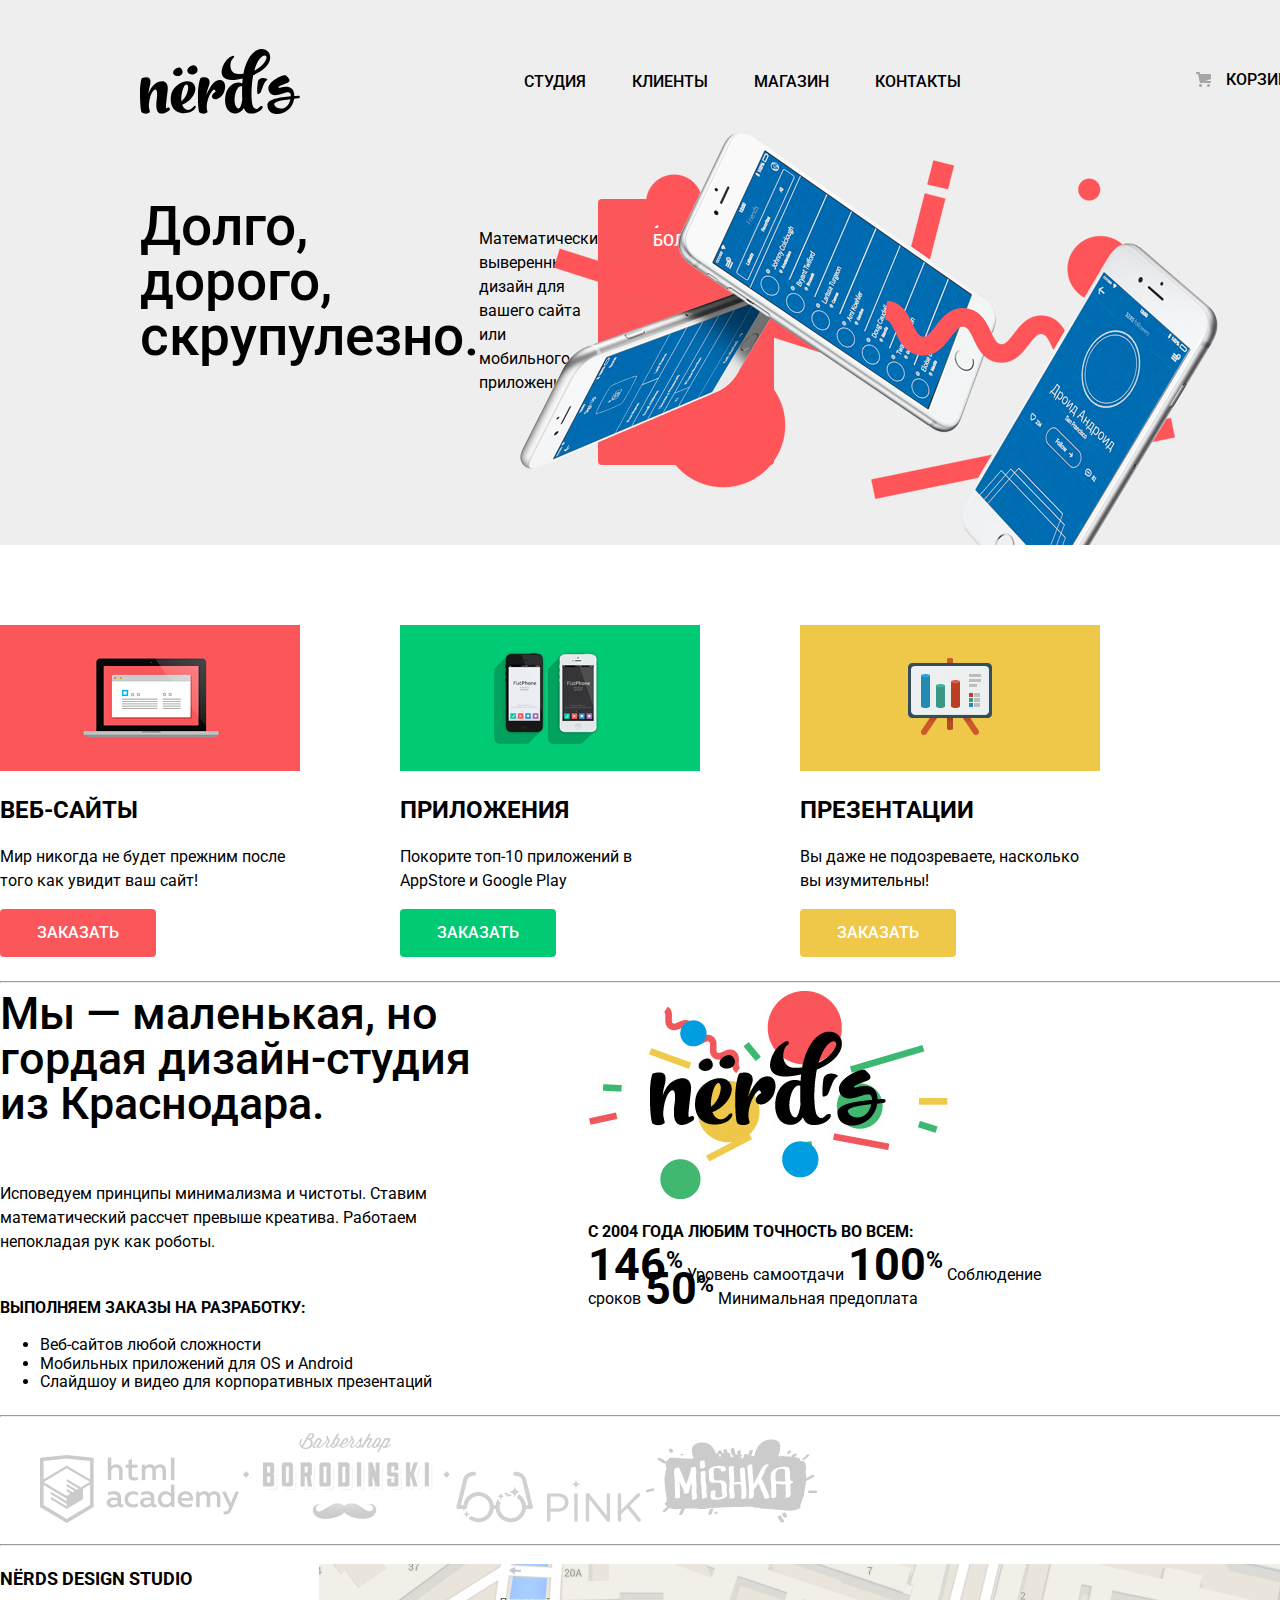
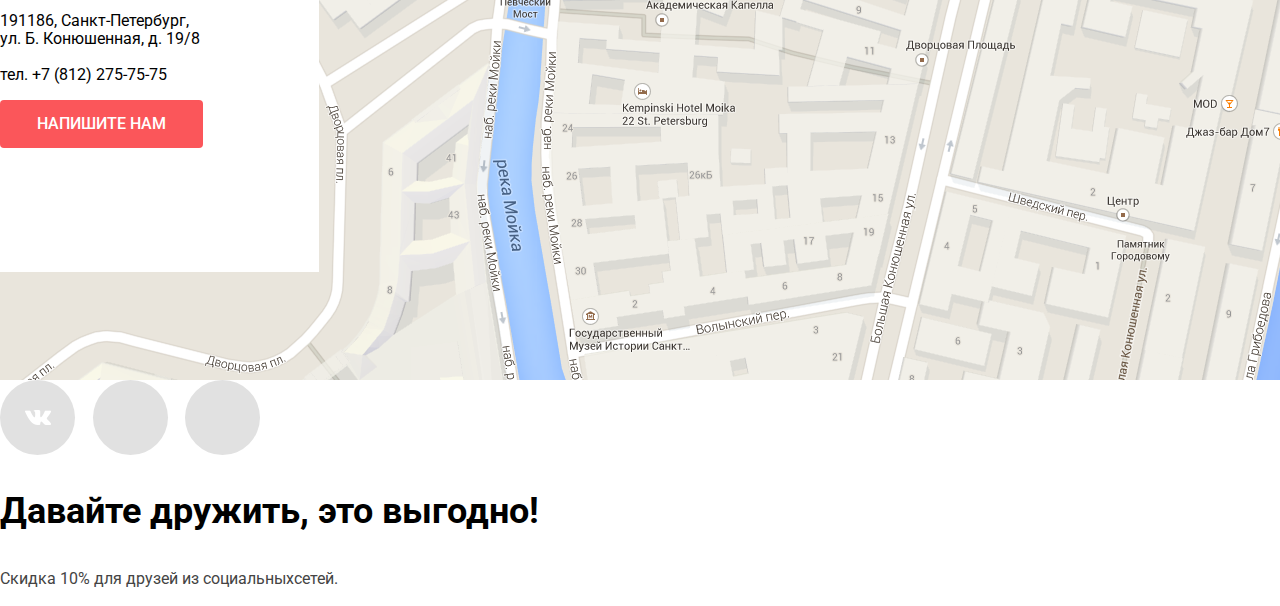
==== index.html @ ef74c4ad "ошибки" ====
<!DOCTYPE html>
<html lang="ru">
<head>
  <meta charset="utf-8">
  <link href="https://fonts.googleapis.com/css?family=Roboto:400,500,700&display=swap&subset=cyrillic-ext"
        rel="stylesheet">
  <link rel="stylesheet" href="css/normalize.css">
  <link rel="stylesheet" href="css/style.css">
  <title>HTML Academy: Нёрдс</title>
</head>
<body>

<header>
  <div class="head_up">
    <a href="index.html"><img src="img/nerds-logo.svg" class="nerds_logo" alt="Nerds" width="160" height="65"></a>
    <nav class="site_nav">
      <ul class="nav_list">
        <li class="nav_item"><a href="">Студия</a></li>
        <li class="nav_item"><a href="">Клиенты</a></li>
        <li class="nav_item"><a href="store.html">Магазин</a></li>
        <li class="nav_item"><a href="">Контакты</a></li>
      </ul>
    </nav>
    <!--КОРЗИНА<img src="img/basket-icon.png" alt="Корзина" class="basket_ico" width="15" height="15">-->
    <div class="cart nav_item">
      <img src="img/basket-icon.png" alt="Корзина" class="basket_ico" width="15" height="15">
      <a href="" class="cart_ico">Корзина</a>
    </div>
  </div>
  <!--СЛАЙДЕР-->
  <div class="head_bottom">
    <ul class="slider_list">
      <li class="slide1">
        <div class="slider_text_container">
          <p class="kontent_header">Долго, дорого, скрупулезно.</p>
          <p class="kontent_text">Математически выверенный дизайн для вашего
            сайта или мобильного приложения.</p>
          <a href="" class="slider_red_button">Узнать больше</a>
        </div>
        <img src="img/slide-picture.png" alt="Изображение1" width="698" height="413">
      </li>
      <li class="slide2 visually-hidden">
        <div class="slider_text_container2">
          <p class="kontent_header">Любим математику как никто другой</p>
          <p class="kontent_text">Никакого креатива, только
            математические формулы для расчета идеальных пропорций.</p>
          <a href="" class="slider_red_button">Узнать больше</a>
        </div>
        <img src="img/slide2.png" alt="Изображение2" width="663" height="430">
      </li>
      <li class="slide3 visually-hidden">
        <div class="slider_text_container3">
          <p class="kontent_header">Только ночь, только хардкор</p>
          <p class="kontent_text">Работать днем, как все?
            Мы против этого. Ближе к полуночи работа только начинается.</p>
          <a href="" class="slider_red_button">Узнать больше</a>
        </div>
        <img src="img/slide3.png" alt="Изображение3" width="759" height="411">
      </li>
    </ul>
  </div>
</header>
<main>
  <section class="product">
    <h1 class="visually-hidden">Дизайн-студия Nёrds</h1>
    <ul class="product_list">
      <li>
        <div>
          <img src="img/advantage-picture-red.png" alt="ВЕБ-САЙТЫ" width="300" height="146">
          <h2>Веб-сайты</h2>
          <p>Мир никогда не будет прежним после того как увидит ваш сайт!</p>
          <a href="" class="order_red_button">Заказать</a>
        </div>
      </li>
      <li>
        <div>
          <img src="img/advantage-picture-green.png" alt="ВЕБ-САЙТЫ" width="300" height="146">
          <h2>Приложения</h2>
          <p>Покорите топ-10 приложений в AppStore и Google Play</p>
          <a href="" class="order_green_button">Заказать</a>
        </div>
      </li>
      <li>
        <div>
          <img src="img/advantage-picture-yellow.png" alt="ВЕБ-САЙТЫ" width="300" height="146">
          <h2>Презентации</h2>
          <p>Вы даже не подозреваете, насколько вы изумительны!</p>
          <a href="" class="order_yellow_button">Заказать</a>
        </div>
      </li>
    </ul>
  </section>
  <hr>
  <!--О КОМПАНИИ (СЛЕВА)-->
  <section class="about">
    <div class="about_left">
      <h2 class="visually-hidden">О компании</h2>
      <p class="about_header">Мы — маленькая,
        но гордая дизайн-студия из Краснодара.</p>
      <p class="kontent_text">Исповедуем принципы минимализма и чистоты.
        Ставим математический рассчет превыше креатива.
        Работаем непокладая рук как роботы.</p>
      <p class="kontent_text_bold">Выполняем заказы на разработку:</p>
      <ul>
        <li>Веб-сайтов любой сложности</li>
        <li>Мобильных приложений для OS и Android</li>
        <li>Слайдшоу и видео для корпоративных презентаций</li>
      </ul>
    </div>
    <!--О КОМПАНИИ (СПРАВА), КАРТИНКА, СТАТИСТИКА-->
    <div class="about_right">
      <h2 class="visually-hidden">Статистика</h2>
      <img src="img/nerds-picture.png" alt="Nerds" width="360" height="208">
      <p class="kontent_text_bold">с 2004 года Любим точность во всем:</p>
      <ul class="about_stat">
        <li><span class="stat_number_bold">146<sup>%</sup></span>
          Уровень самоотдачи
        </li>
        <li><span class="stat_number_bold">100<sup>%</sup></span>
          Соблюдение сроков
        </li>
        <li><span class="stat_number_bold">50<sup>%</sup></span>
          Минимальная предоплата
        </li>
      </ul>
    </div>
  </section>
  <!--Партнёры (серые лого)-->
  <div class="logo_partners">
    <hr>
    <ul class="partners_list">
      <li>
        <a href="htmlacademy.ru">
          <img src="img/htmlacdemy-logo.png" alt="htmlacademy.ru" width="199" height="68">
        </a>
      </li>
      <li>
        <a href="">
          <img src="img/borodinsli-logo.png" alt="Borodinsky" width="209" height="90">
        </a>
      </li>
      <li>
        <a href="">
          <img src="img/pink-logo.png" alt="Pink" width="185" height="52">
        </a>
      </li>
      <li>
        <a href="">
          <img src="img/mishka-logo.png" alt="Mishka" width="173" height="84">
        </a>
      </li>
    </ul>
    <hr>
  </div>
</main>
<!--Карта фоном + форма для связи-->
<section class="map">
  <h2 class="visually-hidden">Обратная связь</h2>
  <div class="adress">
    <p class="contact_name">Nёrds design studio</p>
    <P class="contact_adress">191186, Санкт-Петербург,<br>
      ул. Б. Конюшенная, д. 19/8
      <br>
      <br>
      тел. +7 (812) 275-75-75</P>
    <button type="button" name="scribe" class="contact_red_button">напишите нам</button>
    <!--ФОРМА ОТПРАВКИ ПИСЬМА-->
    <div class="visually-hidden">
      <p>Напишите нам</p>
      <form action="" type="post">
        <label for="name">Ваше имя:</label><br>
        <input type="text" name="your_name" id="name" placeholder="Иван"><br>
        <label for="mail">Ваш e-mail:</label><br>
        <input type="text" name="your_mail" id="mail" placeholder="exemple@ya.ru"><br>
        <label for="message">Текст письма:</label><br>
        <textarea name="your_message" id="message" cols="" rows=""></textarea><br>
        <input type="submit" name="get" id="get_btn" value="ОТПРАВИТЬ">
      </form>
    </div>
  </div>
</section>

<!--FOOTER иконки соц.сети-->
<footer>
  <div class="social">
    <a href="" class="socisl_link_vk">
      <div class="social_list">
        <div class="vk"></div>
      </div>
    </a>
    <a href="" class="social_link_fb">
      <div class="social_list">
        <div class="fb"></div>
      </div>
    </a>
    <a href="" class="social_link_instagram">
      <div class="social_list">
        <div class="insta"></div>
      </div>
    </a>
  </div>
  <div class="footer_txt">
    <p class="footer_txt_header">Давайте дружить, это выгодно!</p>
    <p class="footer_txt_p">Скидка 10% для друзей из социальныхсетей.</p>
  </div>
</footer>
</body>
</html>
---- css/style.css ----
body {
  margin: 0;
  width: 1440px;
  color: black;
  font-family: Roboto, Arial sans-serif;
  background: white;
}

a {
  color: black;
  text-decoration: none;
  text-transform: uppercase;
}

h2 {
  text-transform: uppercase;
}

header {
  background: #eeeeee;
  padding: 0 140px;
}

.head_up {
  display: flex;
  width: 1160px;
  background-color: #eeeeee;
  font-weight: 500;
  line-height: 30px;
  font-size: 16px;
  color: black;
  justify-content: space-between;
}

.nerds_logo {
  display: flex;
  margin-top: 49px;
}

.site_nav {
  display: inline-flex;
  margin-top: 49px;
  align-items: center;
}

.nav_list {
  display: inline-flex;
  margin: 0;
  padding-left: 0;
  list-style: none;
  width: 438px;
  justify-content: space-between;
}

.nav_item a {
  font-weight: 500;
  line-height: 30px;
  font-size: 16px;
  text-transform: uppercase;
  color: black;
}

.nav_item a:hover,
.nav_item a:focus {
  color: #fb565a;
}

.nav_item a:active {
  font-weight: 500;
  line-height: 30px;
  font-size: 16px;
  color: rgba(0, 0, 0, 0.3);
}

.nav_active {
  font-weight: 500;
  line-height: 30px;
  font-size: 16px;
  text-transform: uppercase;
  color: black;
  border-bottom: 3px #fb565a solid;
}

.cart {
  display: flex;
  justify-content: flex-end;
  align-items: center;
  margin-top: 45px;
  width: 115px;
}

.basket_ico {
  margin-right: 15px;
}

.head_bottom {
  margin-top: 18px;
  display: flex;
  justify-content: flex-start;
  width: 1160px;
  background: #eeeeee;
}

.slider_text_container {
  display: flex;
  width: 380px;
  padding-top: 67px;
  padding-bottom: 80px;
}

.slider_text_container2 {
  display: flex;
  width: 515px;
  padding-top: 67px;
  padding-bottom: 80px;
}

.slider_text_container3 {
  display: flex;
  width: 408px;
  padding-top: 67px;
  padding-bottom: 80px;
}

.kontent_header {
  margin: 0;
  margin-bottom: 28px;
  font-size: 55px;
  font-weight: 500;
  line-height: 55px;
}

.kontent_text {
  margin-bottom: 42px;
}

.slider_list {
  margin: 0;
  padding-left: 0;
  width: 1160px;
  list-style: none;
}

.slide1 {
  display: flex;
}

.slide2 {
  display: flex;
}

.slide3 {
  display: flex;
}

.slide1 .kontent_text {
  width: 361px;
}

.slide2 .kontent_text {
  width: 402px;
}

.kontent_text {
  margin: 0;
  margin-bottom: 42px;
  padding-top: 28px;
}

.slide1 img {
  justify-self: flex-end;
  justify-items: flex-start;
}

/*PRODUCT*/

.product {
  display: flex;
  width: 1440px;
}

.product_list {
  display: flex;
  justify-content: space-between;
  list-style: none;
  margin-top: 80px;
  padding: 0;
  width: 1100px;
}

.product_list li {
  justify-items: start;
  width: 300px;
}

.about {
  display: flex;
  justify-content: space-between;
  width: 1069px;
}

.about_left {
  width: 45%;
}

.about_right {
  width: 45%;
}

/*СЛАЙДЕР*/

.kontent_text {
  color: black;
  font-size: 16px;
  line-height: 24px;
}

/* MAIN*/

.product_list h2 {
  font-size: 24px;
  line-height: 30px;
  font-weight: bold;
}

.product_list p {
  color: black;
  font-size: 16px;
  line-height: 24px;
}

/* О КОМПАНИИ*/

.kontent_text_bold {
  color: black;
  font-size: 16px;
  line-height: 24px;
  font-weight: bold;
  text-transform: uppercase;
}

.about_header {
  font-size: 45px;
  font-weight: 500;
  line-height: 45px;
  margin: 0;
  margin-bottom: 28px;
}

/*О КОМПАНИИ (СПРАВА), КАРТИНКА, СТАТИСТИКА*/

.about_stat {
  padding-left: 0;
}

.about_stat li {
  list-style: none;
  display: inline;
}

.stat_number_bold {
  font-size: 45px;
  line-height: 10px;
  font-weight: bold;
}

.stat_number_bold sup {
  font-size: 23px;
  line-height: 10px;
  font-weight: bold;
}

/*Партнёры (серые лого)*/

.partners_list li {
  list-style: none;
  display: inline;
}

.partners_list img {
  object-fit: contain;
  opacity: 0.2;
  filter: alpha(opacity=20);
}

.partners_list img:hover {
  object-fit: contain;
  opacity: 1;
  filter: alpha(opacity=100);
}

.partners_list img:focus {
  object-fit: contain;
  opacity: 1;
  filter: alpha(opacity=100);
}

.partners_list img:active {
  object-fit: contain;
  opacity: 0.1;
  filter: alpha(opacity=10);
}

/*Карта фоном + форма для связи*/

.contact_name {
  font-size: 18px;
  line-height: 30px;
  font-weight: bold;
  text-transform: uppercase;
}

.contact_adress {
  font-size: 16px;
  line-height: 18px;
  font-weight: normal;
}

.map {
  width: 1440px;
  height: 416px;
  background: url(../img/2.png) thistle;
}

.adress {
  width: 319px;
  height: 308px;
  background: white;
}

/*FOOTER*/

.social {
  display: flex;
  width: 260px;
  justify-content: space-between;
}

.social_list {
  width: 75px;
  height: 75px;
  background-color: #e1e1e1;
  border-radius: 50%;
}

.social_list:hover,
.social_list:focus {
  background-color: #e74246;
}

.social_list:active {
  background-color: #d7373b;
}

.fb {
  width: 75px;
  height: 75px;
  background: url("../img/fb-icon.PNG");
  background-repeat: no-repeat;
  background-position: center;
}

.fb:active {
  opacity: 0.3;
}

.vk {
  width: 75px;
  height: 75px;
  background-image: url("../img/vk-icon.png");
  background-repeat: no-repeat;
  background-position: center;
}

.vk:active {
  opacity: 0.3;
}

.insta {
  width: 75px;
  height: 75px;
  background-image: url("../img/fb-icon.PNG");
  background-repeat: no-repeat;
  background-position: center;
}

.insta:active {
  opacity: 0.3;
}

.footer_txt_header {
  font-size: 36px;
  font-weight: bold;
}

.footer_txt_p {
  font-size: 16px;
  line-height: 22px;
  font-weight: normal;
  color: #444444;
}

/*========================
|        КНОПКИ          |
|=========================
*/
/*Слайдер КНОПКА1*/
.slider_red_button {
  color: white;
  font-size: 16px;
  font-weight: 500;
  line-height: 18px;
  background-color: #fb565a;
  padding: 15px 55px;
  border-radius: 4px;
  margin: 0;
  outline: none;
  text-decoration: none; /* убирать подчёркивание у ссылок */
  user-select: none;
}

.slider_red_button:hover,
.slider_red_button:focus {
  background-color: #e74246;
}

/*Заказать красная1*/
.order_red_button {
  display: inline-block;
  color: white;
  font-size: 16px;
  font-weight: 500;
  line-height: 18px;
  background-color: #fb565a;
  padding: 15px 37px;
  border-radius: 4px;
  margin: 0;
  outline: none;
  text-decoration: none;
  user-select: none;
}

.order_red_button:hover,
.order_red_button:focus {
  background-color: #e74246;
}

.order_red_button:active {
  color: rgba(255, 255, 255, 0.3);
  background-color: #d7373b;
}

/*Заказать зелёная1*/

.order_green_button {
  display: inline-block;
  color: white;
  font-size: 16px;
  font-weight: 500;
  line-height: 18px;
  background-color: #00ca74;
  padding: 15px 37px;
  border-radius: 4px;
  margin: 0;
  outline: none;
  text-decoration: none;
  user-select: none;
}

.order_green_button:hover,
.order_green_button:focus {
  background-color: #00bc6c;
}

.order_green_button:active {
  color: rgba(255, 255, 255, 0.3);
  background-color: #00aa62;
}

/*Заказать жёлтая1*/

.order_yellow_button {
  color: white;
  font-size: 16px;
  font-weight: 500;
  line-height: 18px;
  background-color: #efc84a;
  padding: 15px 37px;
  border-radius: 4px;
  margin: 0;
  outline: none;
  text-decoration: none;
  user-select: none;
  display: inline-block;
}

.order_yellow_button:hover,
.order_yellow_button:focus {
  background-color: #eab534;
}

.order_yellow_button:active {
  color: rgba(255, 255, 255, 0.3);
  background-color: #e5a722;
}

/*Кнопка НАПИШИТЕ НАМ*/

.contact_red_button {
  color: white;
  font-size: 16px;
  font-weight: 500;
  line-height: 18px;
  text-transform: uppercase;
  background-color: #fb565a;
  padding: 15px 37px;
  border-radius: 4px;
  border: 0;
  margin: 0;
  outline: none;
  text-decoration: none;
  user-select: none;
  display: inline-block;
}

.contact_red_button:hover,
.contact_red_button:focus {
  background-color: #e74246;
}

.contact_red_button:active {
  color: rgba(255, 255, 255, 0.3);
  background-color: #e74246;
}

/*=========================================================
=========STORE===========================================*/

/*Кнопка ЦЕНА*/

.kvast,
.aplus,
.mishka,
.barber,
.pinkapp,
.sedona {
  width: 200px;
  height: 50px;
  color: white;
  font-size: 16px;
  font-weight: 500;
  line-height: 18px;
  background-color: #fb565a;
  border-radius: 4px;
  border: 0;
  margin: 0;
  outline: none;
  text-decoration: none;
  user-select: none;
  display: inline-block;
}

.kvast:hover,
.aplus:hover,
.mishka:hover,
.barber:hover,
.pinkapp:hover,
.sedona:hover,
.kvast:focus,
.aplus:focus,
.mishka:focus,
.barber:focus,
.pinkapp:focus,
.sedona:focus {
  background-color: #e74246;
}

.kvast:active,
.aplus:active,
.mishka:active,
.barber:active,
.pinkapp:active,
.sedona:active {
  color: rgba(255, 255, 255, 0.3);
  background-color: #e74246;
}

/*СТРАНИЦА МАГАЗИНА*/

.parametrs {
  padding: 0 144px;
}

.presets_txt {
  text-align: center;
  background-color: #eeeeee;
}

.presets_txt h1 {
  font-weight: 500;
  font-size: 55px;
  line-height: 55px;
  padding-top: 82px;
  padding-bottom: 116px;
  margin: 0;
}

.parametrs p {
  font-weight: bold;
  font-size: 18px;
  line-height: 30px;
  text-transform: uppercase;
}

.prod_name {
  font-size: 18px;
  line-height: 30px;
  font-weight: bold;
  text-transform: uppercase;
  text-align: center;
}

.prod_description {
  font-size: 16px;
  line-height: 18px;
  text-align: center;
  color: #666666;
}

.search_bttn {
  width: 260px;
  height: 50px;
  background: #eeeeee;
  border: 0;
  color: black;
  font-size: 17px;
  line-height: 18px;
  font-weight: bold;
  border-radius: 3px;
}

.search_bttn:hover,
.search_bttn:focus {
  width: 260px;
  height: 50px;
  background: #dfdfdf;
  border: 0;
  color: black;
  font-size: 17px;
  line-height: 18px;
  font-weight: bold;
  border-radius: 3px;
}

.search_bttn:active {
  width: 260px;
  height: 50px;
  background: #d5d5d5;
  border: 0;
  color: rgba(0, 0, 0, 0.3);
  font-size: 17px;
  line-height: 18px;
  font-weight: bold;
  border-top: 3px solid rgba(0, 0, 0, 0.3);
  border-radius: 3px;
}

.visually-hidden {
  position: absolute;
  clip: rect(0 0 0 0);
  width: 1px;
  height: 1px;
  margin: -1px;
}
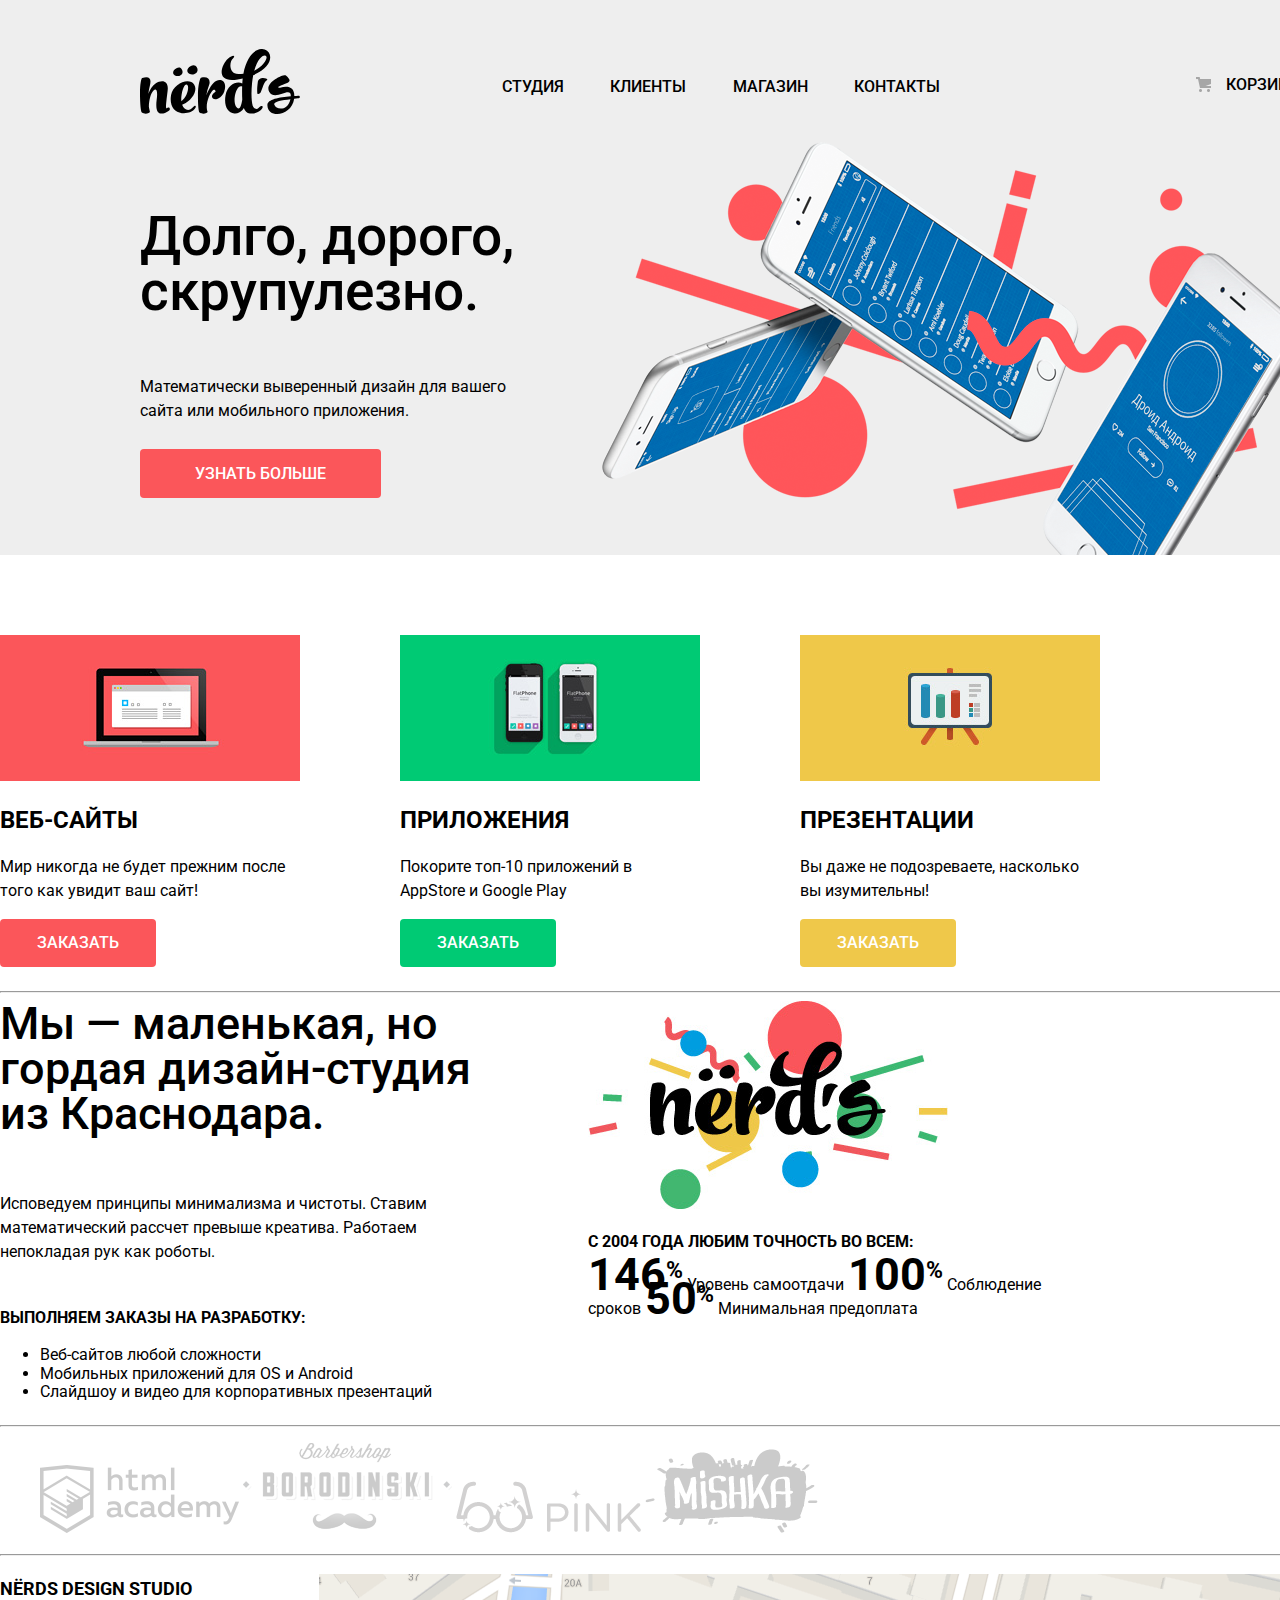
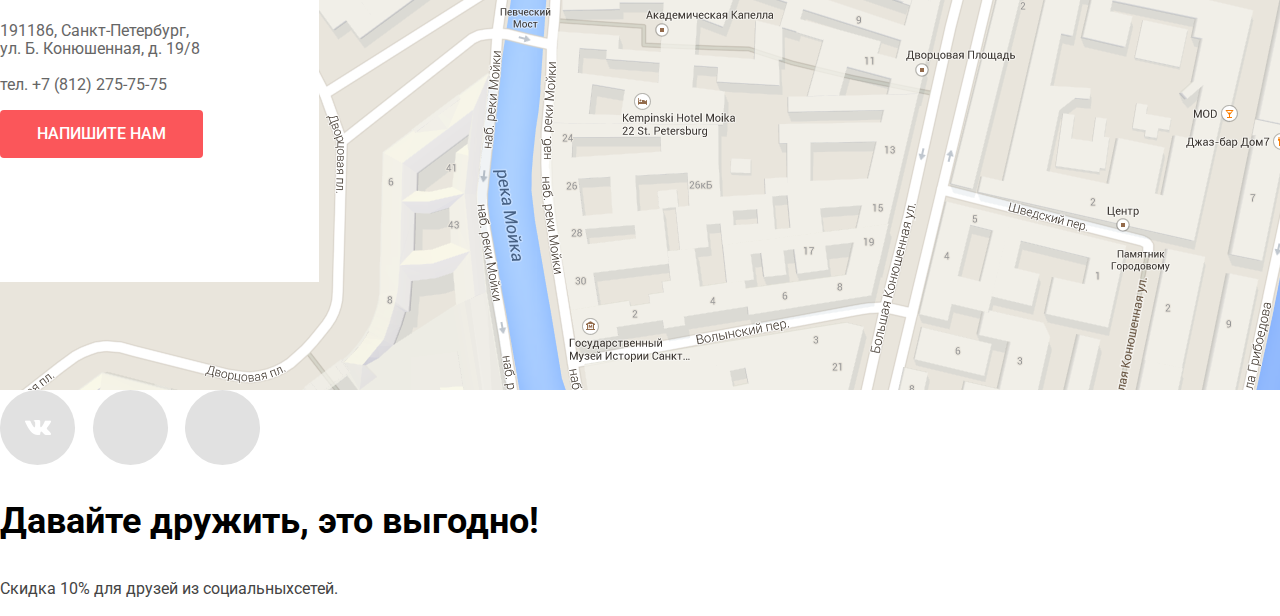
==== commit 1f0f512b: "базовая стилизация" ====
--- a/index.html
+++ b/index.html
@@ -9,7 +9,6 @@
   <title>HTML Academy: Нёрдс</title>
 </head>
 <body>
-
 <header>
   <div class="head_up">
     <a href="index.html"><img src="img/nerds-logo.svg" class="nerds_logo" alt="Nerds" width="160" height="65"></a>
@@ -27,7 +26,6 @@
       <a href="" class="cart_ico">Корзина</a>
     </div>
   </div>
-  <!--СЛАЙДЕР-->
   <div class="head_bottom">
     <ul class="slider_list">
       <li class="slide1">
--- a/css/style.css
+++ b/css/style.css
@@ -30,17 +30,18 @@
   line-height: 30px;
   font-size: 16px;
   color: black;
-  justify-content: space-between;
 }
 
 .nerds_logo {
-  display: flex;
+  display: inline;
   margin-top: 49px;
+  padding-right: 202px;
 }
 
 .site_nav {
   display: inline-flex;
   margin-top: 49px;
+  margin-right: 245px;
   align-items: center;
 }
 
@@ -103,10 +104,10 @@
 }
 
 .slider_text_container {
-  display: flex;
+  display: inline-block;
+  justify-content: start;
   width: 380px;
   padding-top: 67px;
-  padding-bottom: 80px;
 }
 
 .slider_text_container2 {
@@ -124,8 +125,7 @@
 }
 
 .kontent_header {
-  margin: 0;
-  margin-bottom: 28px;
+  margin: 0 0 28px;
   font-size: 55px;
   font-weight: 500;
   line-height: 55px;
@@ -144,6 +144,7 @@
 
 .slide1 {
   display: flex;
+  justify-content: space-between;
 }
 
 .slide2 {
@@ -152,10 +153,6 @@
 
 .slide3 {
   display: flex;
-}
-
-.slide1 .kontent_text {
-  width: 361px;
 }
 
 .slide2 .kontent_text {
@@ -163,8 +160,7 @@
 }
 
 .kontent_text {
-  margin: 0;
-  margin-bottom: 42px;
+  margin: 0 0 42px;
   padding-top: 28px;
 }
 
@@ -244,8 +240,7 @@
   font-size: 45px;
   font-weight: 500;
   line-height: 45px;
-  margin: 0;
-  margin-bottom: 28px;
+  margin: 0 0 28px;
 }
 
 /*О КОМПАНИИ (СПРАВА), КАРТИНКА, СТАТИСТИКА*/
@@ -315,6 +310,7 @@
   font-size: 16px;
   line-height: 18px;
   font-weight: normal;
+  color: #666666;
 }
 
 .map {
@@ -356,9 +352,7 @@
 .fb {
   width: 75px;
   height: 75px;
-  background: url("../img/fb-icon.PNG");
-  background-repeat: no-repeat;
-  background-position: center;
+  background: url("../img/fb-icon.PNG") no-repeat center;
 }
 
 .fb:active {
@@ -613,6 +607,13 @@
   text-transform: uppercase;
 }
 
+.parametrs label {
+  font-size: 16px;
+  font-weight: normal;
+  line-height: 20px;
+  color: #283136;
+}
+
 .prod_name {
   font-size: 18px;
   line-height: 30px;
@@ -634,9 +635,9 @@
   background: #eeeeee;
   border: 0;
   color: black;
-  font-size: 17px;
-  line-height: 18px;
-  font-weight: bold;
+  font-size: 16px;
+  line-height: 18px;
+  font-weight: 500;
   border-radius: 3px;
 }
 
@@ -647,9 +648,9 @@
   background: #dfdfdf;
   border: 0;
   color: black;
-  font-size: 17px;
-  line-height: 18px;
-  font-weight: bold;
+  font-size: 16px;
+  line-height: 18px;
+  font-weight: 500;
   border-radius: 3px;
 }
 
@@ -659,11 +660,30 @@
   background: #d5d5d5;
   border: 0;
   color: rgba(0, 0, 0, 0.3);
-  font-size: 17px;
-  line-height: 18px;
-  font-weight: bold;
+  font-size: 16px;
+  line-height: 18px;
+  font-weight: 500;
   border-top: 3px solid rgba(0, 0, 0, 0.3);
   border-radius: 3px;
+}
+
+.sort_txt {
+  font-weight: bold;
+  font-size: 18px;
+  line-height: 30px;
+  text-transform: uppercase;
+}
+
+.sort_no_active {
+  opacity: 0.3;
+}
+
+.sort_form a {
+  text-decoration: none;
+  font-size: 14px;
+  font-weight: normal;
+  line-height: 18px;
+  color: black;
 }
 
 .visually-hidden {
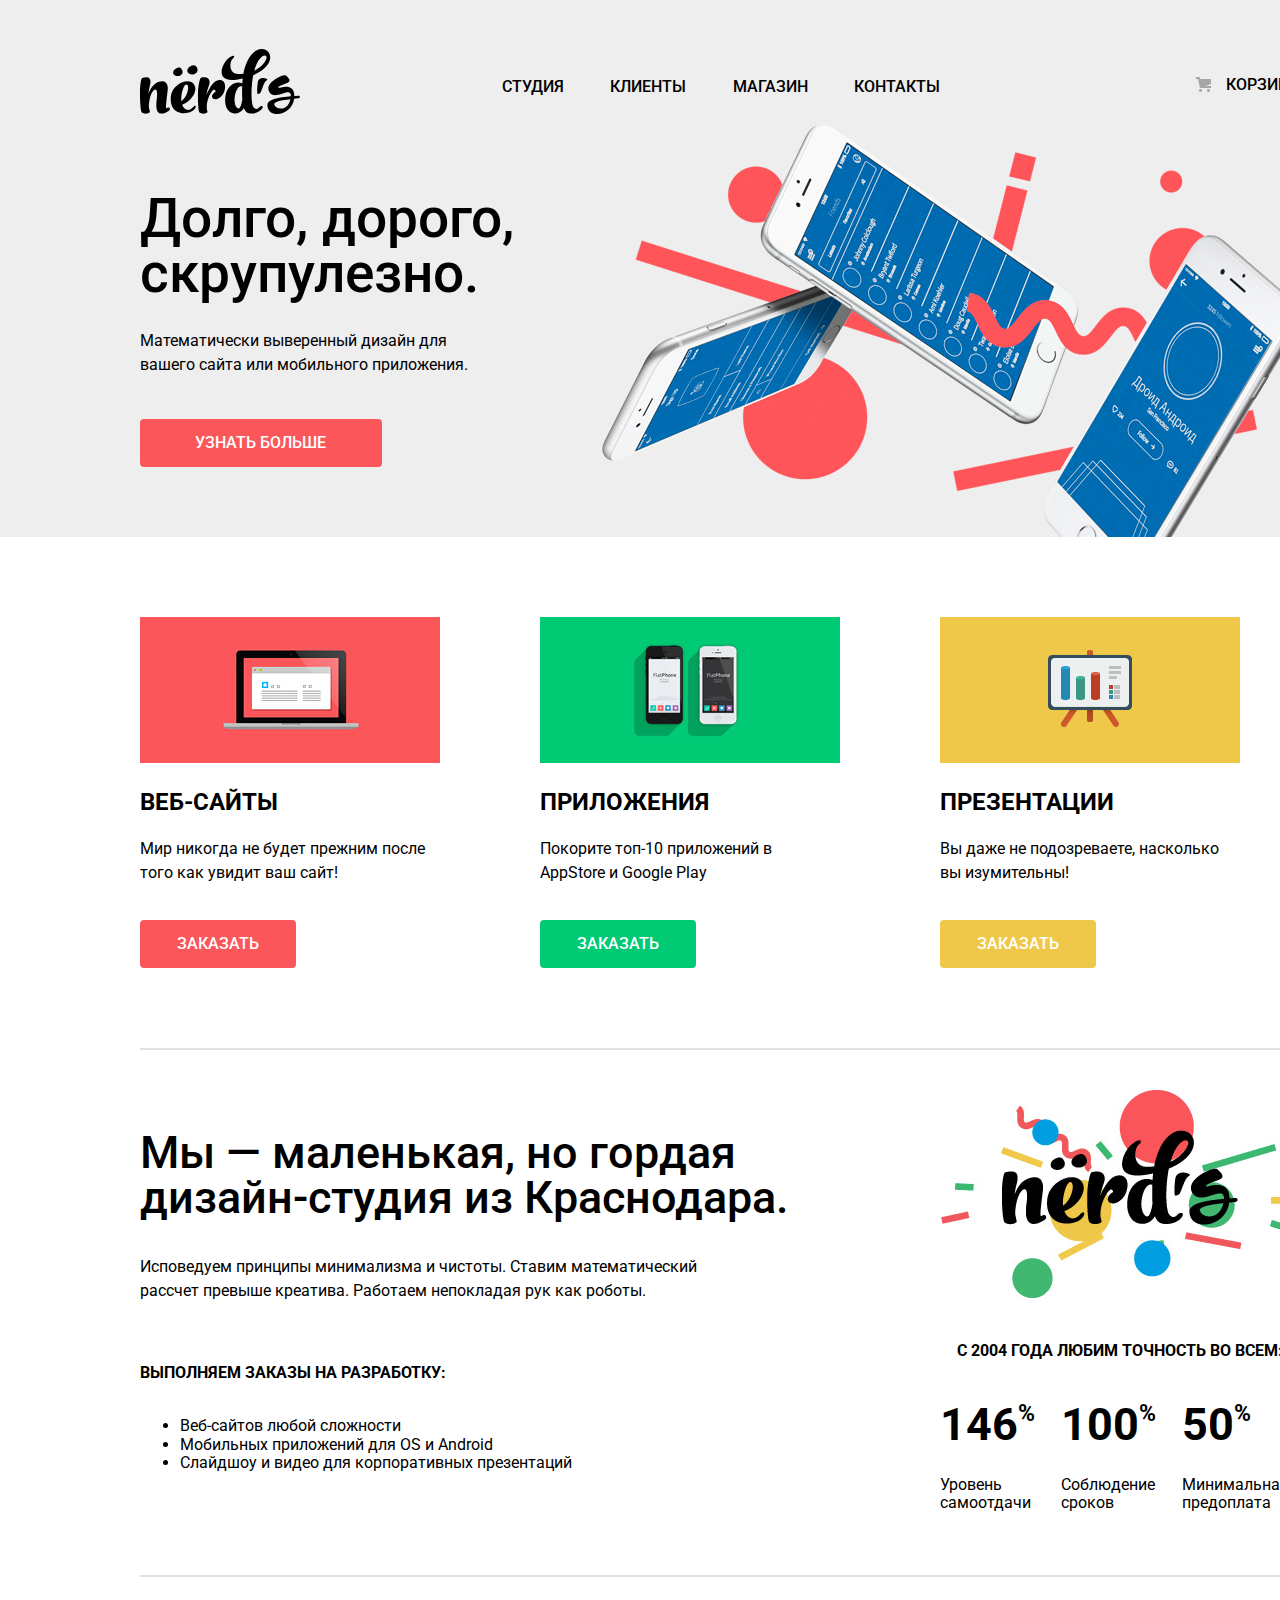
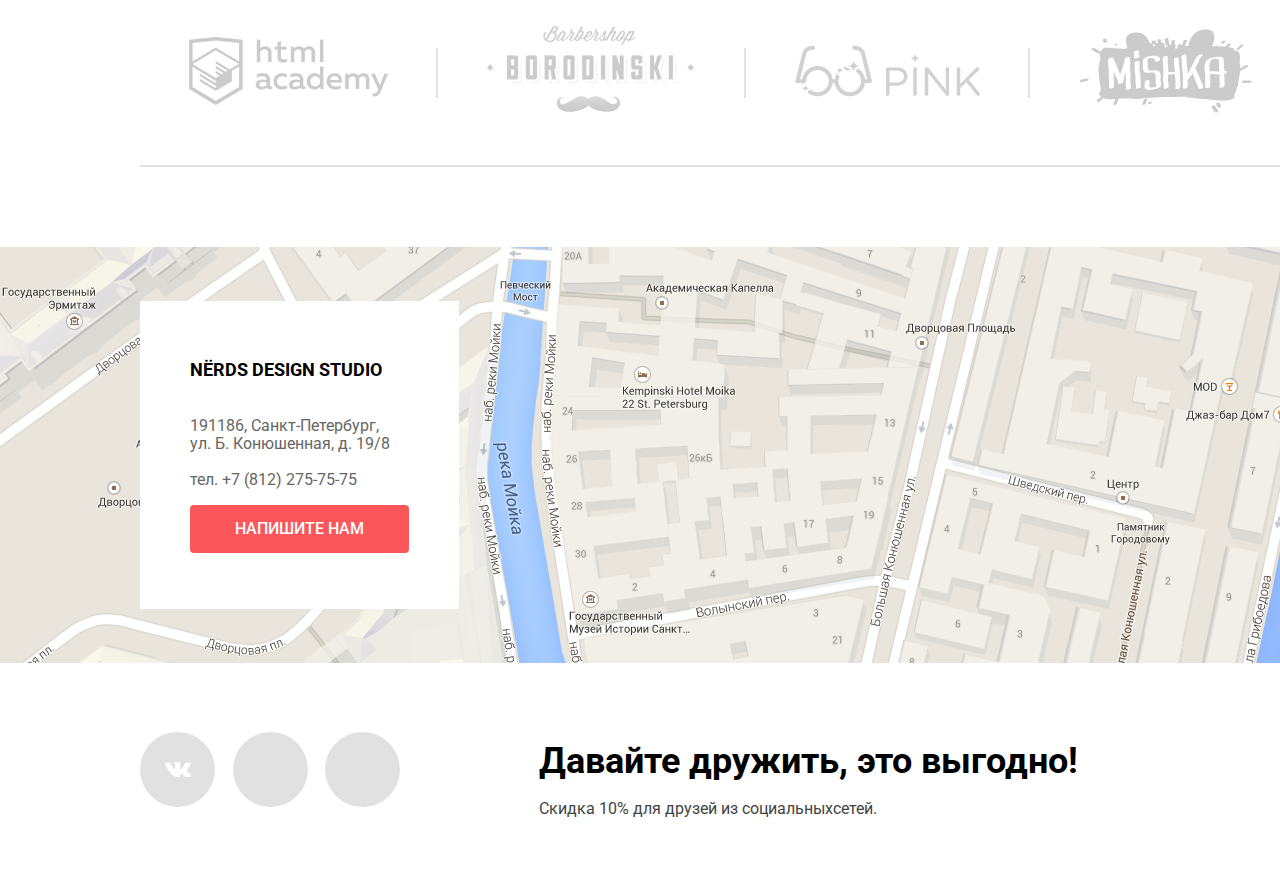
==== commit a77ede22: "сетка" ====
--- a/index.html
+++ b/index.html
@@ -87,15 +87,16 @@
         </div>
       </li>
     </ul>
+    <hr class="border">
   </section>
-  <hr>
+
   <!--О КОМПАНИИ (СЛЕВА)-->
   <section class="about">
     <div class="about_left">
       <h2 class="visually-hidden">О компании</h2>
       <p class="about_header">Мы — маленькая,
         но гордая дизайн-студия из Краснодара.</p>
-      <p class="kontent_text">Исповедуем принципы минимализма и чистоты.
+      <p class="about_kontent_text">Исповедуем принципы минимализма и чистоты.
         Ставим математический рассчет превыше креатива.
         Работаем непокладая рук как роботы.</p>
       <p class="kontent_text_bold">Выполняем заказы на разработку:</p>
@@ -109,46 +110,50 @@
     <div class="about_right">
       <h2 class="visually-hidden">Статистика</h2>
       <img src="img/nerds-picture.png" alt="Nerds" width="360" height="208">
-      <p class="kontent_text_bold">с 2004 года Любим точность во всем:</p>
+      <p class="kontent_text_bold_center">с 2004 года Любим точность во всем:</p>
       <ul class="about_stat">
-        <li><span class="stat_number_bold">146<sup>%</sup></span>
+        <li><span class="stat_number_bold">146<sup>%</sup></span><br>
           Уровень самоотдачи
         </li>
-        <li><span class="stat_number_bold">100<sup>%</sup></span>
+        <li><span class="stat_number_bold">100<sup>%</sup></span><br>
           Соблюдение сроков
         </li>
-        <li><span class="stat_number_bold">50<sup>%</sup></span>
+        <li><span class="stat_number_bold">50<sup>%</sup></span><br>
           Минимальная предоплата
         </li>
       </ul>
     </div>
   </section>
+
   <!--Партнёры (серые лого)-->
   <div class="logo_partners">
-    <hr>
+    <hr class="border">
     <ul class="partners_list">
       <li>
         <a href="htmlacademy.ru">
           <img src="img/htmlacdemy-logo.png" alt="htmlacademy.ru" width="199" height="68">
         </a>
       </li>
+      <hr>
       <li>
         <a href="">
           <img src="img/borodinsli-logo.png" alt="Borodinsky" width="209" height="90">
         </a>
       </li>
+      <hr>
       <li>
         <a href="">
           <img src="img/pink-logo.png" alt="Pink" width="185" height="52">
         </a>
       </li>
+      <hr>
       <li>
         <a href="">
           <img src="img/mishka-logo.png" alt="Mishka" width="173" height="84">
         </a>
       </li>
     </ul>
-    <hr>
+    <hr class="border">
   </div>
 </main>
 <!--Карта фоном + форма для связи-->
@@ -180,6 +185,7 @@
 
 <!--FOOTER иконки соц.сети-->
 <footer>
+  <div class="footer_kontent">
   <div class="social">
     <a href="" class="socisl_link_vk">
       <div class="social_list">
@@ -201,6 +207,7 @@
     <p class="footer_txt_header">Давайте дружить, это выгодно!</p>
     <p class="footer_txt_p">Скидка 10% для друзей из социальныхсетей.</p>
   </div>
+  </div>
 </footer>
 </body>
 </html>
--- a/css/style.css
+++ b/css/style.css
@@ -19,12 +19,13 @@
 
 header {
   background: #eeeeee;
-  padding: 0 140px;
+
 }
 
 .head_up {
   display: flex;
   width: 1160px;
+  margin: 0 auto;
   background-color: #eeeeee;
   font-weight: 500;
   line-height: 30px;
@@ -35,7 +36,7 @@
 .nerds_logo {
   display: inline;
   margin-top: 49px;
-  padding-right: 202px;
+  margin-right: 202px;
 }
 
 .site_nav {
@@ -96,15 +97,18 @@
 }
 
 .head_bottom {
-  margin-top: 18px;
   display: flex;
   justify-content: flex-start;
   width: 1160px;
+  min-height: 413px;
+  margin-left: auto;
+  margin-right: auto;
   background: #eeeeee;
 }
 
 .slider_text_container {
-  display: inline-block;
+  display: inline-flex;
+  flex-direction: column;
   justify-content: start;
   width: 380px;
   padding-top: 67px;
@@ -120,7 +124,6 @@
 .slider_text_container3 {
   display: flex;
   width: 408px;
-  padding-top: 67px;
   padding-bottom: 80px;
 }
 
@@ -132,7 +135,12 @@
 }
 
 .kontent_text {
+  margin-top: 0;
   margin-bottom: 42px;
+  width: 361px;
+  color: black;
+  font-size: 16px;
+  line-height: 24px;
 }
 
 .slider_list {
@@ -159,21 +167,20 @@
   width: 402px;
 }
 
-.kontent_text {
-  margin: 0 0 42px;
-  padding-top: 28px;
-}
-
 .slide1 img {
-  justify-self: flex-end;
-  justify-items: flex-start;
+  display: inline-flex;
 }
 
 /*PRODUCT*/
 
 .product {
   display: flex;
-  width: 1440px;
+  flex-direction: column;
+  width: 1160px;
+  min-height: 507px;
+  margin-left: auto;
+  margin-right: auto;
+
 }
 
 .product_list {
@@ -181,8 +188,16 @@
   justify-content: space-between;
   list-style: none;
   margin-top: 80px;
+  margin-bottom: 80px;
   padding: 0;
   width: 1100px;
+}
+
+.product_list p {
+  margin-bottom: 35px;
+  color: black;
+  font-size: 16px;
+  line-height: 24px;
 }
 
 .product_list li {
@@ -190,44 +205,53 @@
   width: 300px;
 }
 
-.about {
-  display: flex;
-  justify-content: space-between;
-  width: 1069px;
-}
-
-.about_left {
-  width: 45%;
-}
-
-.about_right {
-  width: 45%;
-}
-
-/*СЛАЙДЕР*/
-
-.kontent_text {
-  color: black;
-  font-size: 16px;
-  line-height: 24px;
-}
-
-/* MAIN*/
-
 .product_list h2 {
   font-size: 24px;
   line-height: 30px;
   font-weight: bold;
 }
 
-.product_list p {
+.about {
+  display: flex;
+  justify-content: space-between;
+  width: 1160px;
+  min-height: 525px;
+  margin-right: auto;
+  margin-left: auto;
+}
+
+.about_left {
+  display: flex;
+  flex-direction: column;
+  align-self: baseline;
+  justify-self: flex-start;
+  text-align: left;
+  padding-top: 80px;
+}
+
+.about_right {
+  display: flex;
+  width: 360px;
+  justify-self: flex-end;
+  flex-direction: column;
+  padding-top: 40px;
+}
+
+.about_right img {
+  display: inline-flex;
+  margin-bottom: 25px;
+}
+
+/* О КОМПАНИИ*/
+
+.about_kontent_text {
+  margin-top: 0;
+  margin-bottom: 42px;
+  width: 616px;
   color: black;
   font-size: 16px;
   line-height: 24px;
 }
-
-/* О КОМПАНИИ*/
-
 .kontent_text_bold {
   color: black;
   font-size: 16px;
@@ -237,24 +261,30 @@
 }
 
 .about_header {
+  width: 650px;
   font-size: 45px;
   font-weight: 500;
   line-height: 45px;
-  margin: 0 0 28px;
+  margin: 0 0 35px;
 }
 
 /*О КОМПАНИИ (СПРАВА), КАРТИНКА, СТАТИСТИКА*/
 
 .about_stat {
+  display: inline-flex;
   padding-left: 0;
+  justify-content: space-around;
 }
 
 .about_stat li {
+  display: flex;
   list-style: none;
-  display: inline;
+  flex-direction: column;
+  margin-right: 26px;
 }
 
 .stat_number_bold {
+  display: inline-flex;
   font-size: 45px;
   line-height: 10px;
   font-weight: bold;
@@ -264,16 +294,69 @@
   font-size: 23px;
   line-height: 10px;
   font-weight: bold;
+  margin-bottom: 27px;
+}
+
+.kontent_text_bold_center {
+  color: black;
+  font-size: 16px;
+  line-height: 24px;
+  font-weight: bold;
+  text-transform: uppercase;
+  text-align: center;
+  margin-bottom: 41px;
 }
 
 /*Партнёры (серые лого)*/
+
+.logo_partners {
+  display: flex;
+  flex-direction: column;
+  width: 1160px;
+  margin-right: auto;
+  margin-left: auto;
+  margin-bottom: 80px;
+}
+
+.border {
+  width: 1160px;
+  height: 2px;
+  background: #e1e1e1;
+  border-color: white;
+  border-style: none;
+  margin: 0;
+}
+
+.partners_list{
+  display: flex;
+  width: 1160px;
+  margin-top: 49px;
+  margin-bottom: 44px;
+  flex-direction: row;
+  justify-content: space-evenly;
+  align-content: center;
+  padding-left: 0;
+}
+
+.partners_list hr {
+  margin: 0;
+  display: inline-flex;
+  align-self: center;
+  height: 50px;
+  width: 2px;
+  border-style: none;
+  background: #e1e1e1;
+}
 
 .partners_list li {
   list-style: none;
-  display: inline;
+  display: inline-flex;
+  justify-content: space-evenly;
+  align-self: center;
 }
 
 .partners_list img {
+  vertical-align: center;
   object-fit: contain;
   opacity: 0.2;
   filter: alpha(opacity=20);
@@ -304,6 +387,8 @@
   line-height: 30px;
   font-weight: bold;
   text-transform: uppercase;
+  margin-top: 0;
+  margin-bottom: 32px;
 }
 
 .contact_adress {
@@ -311,25 +396,46 @@
   line-height: 18px;
   font-weight: normal;
   color: #666666;
+  margin-top: 0;
 }
 
 .map {
+  display: flex;
   width: 1440px;
   height: 416px;
-  background: url(../img/2.png) thistle;
+  background: url(../img/2.png) no-repeat;
+  padding-left: 140px;
+  margin-top: 80px;
+  margin-bottom: 69px;
 }
 
 .adress {
-  width: 319px;
-  height: 308px;
+  display: flex;
+  flex-direction: column;
+  width: 219px;
+  height: 207px;
+  margin-bottom: 54px;
+  margin-top: 54px;
+  padding: 54px 50px 47px 50px;
   background: white;
 }
 
 /*FOOTER*/
 
+.footer_kontent {
+  display: flex;
+  flex-direction: row;
+  width: 1160px;
+  margin-left: auto;
+  margin-right: auto;
+  align-items: start;
+}
+
 .social {
   display: flex;
+  margin-right: 139px;
   width: 260px;
+  min-height: 148px;
   justify-content: space-between;
 }
 
@@ -386,6 +492,8 @@
 .footer_txt_header {
   font-size: 36px;
   font-weight: bold;
+  margin-bottom: 12px;
+  margin-top: 9px;
 }
 
 .footer_txt_p {
@@ -401,6 +509,7 @@
 */
 /*Слайдер КНОПКА1*/
 .slider_red_button {
+  width: 132px;
   color: white;
   font-size: 16px;
   font-weight: 500;
@@ -582,13 +691,25 @@
 
 /*СТРАНИЦА МАГАЗИНА*/
 
+.content_store {
+  display: flex;
+  width: 1160px;
+  margin-right: auto;
+  margin-left: auto;
+  flex-direction: row;
+}
+
 .parametrs {
-  padding: 0 144px;
+  display: flex;
+  width: 260px;
+  flex-direction: column;
+  margin-right: 140px;
 }
 
 .presets_txt {
   text-align: center;
   background-color: #eeeeee;
+  margin-bottom: 63px;
 }
 
 .presets_txt h1 {
@@ -600,6 +721,11 @@
   margin: 0;
 }
 
+.coast_header {
+  margin-top: 0;
+  margin-bottom: 56px;
+}
+
 .parametrs p {
   font-weight: bold;
   font-size: 18px;
@@ -614,6 +740,27 @@
   color: #283136;
 }
 
+.product_prev {
+  display: flex;
+  width: 760px;
+  flex-direction: column;
+}
+
+.product_info {
+  display: flex;
+  width: 760px;
+  justify-content: space-between;
+  flex-wrap: wrap;
+}
+
+.product_item {
+  display: flex;
+  width: 360px;
+  min-height: 576px;
+  margin-bottom: 33px;
+  flex-direction: column;
+}
+
 .prod_name {
   font-size: 18px;
   line-height: 30px;
@@ -627,6 +774,15 @@
   line-height: 18px;
   text-align: center;
   color: #666666;
+}
+
+.browser_img {
+  opacity: 0.3;
+}
+
+.browser_img:hover,
+.browser_img:focus {
+  opacity: 1;
 }
 
 .search_bttn {
@@ -667,15 +823,31 @@
   border-radius: 3px;
 }
 
-.sort_txt {
+.sort_txt p {
   font-weight: bold;
   font-size: 18px;
-  line-height: 30px;
-  text-transform: uppercase;
+  line-height: 18px;
+  text-transform: uppercase;
+  margin: 0;
 }
 
 .sort_no_active {
   opacity: 0.3;
+}
+
+.sort {
+  display: flex;
+  flex-direction: row;
+  justify-items: center;
+  justify-content: space-between;
+  margin-bottom: 60px;
+}
+
+.sort_form {
+  display: flex;
+  flex-direction: row;
+  justify-content: space-between;
+  width: 360px;
 }
 
 .sort_form a {
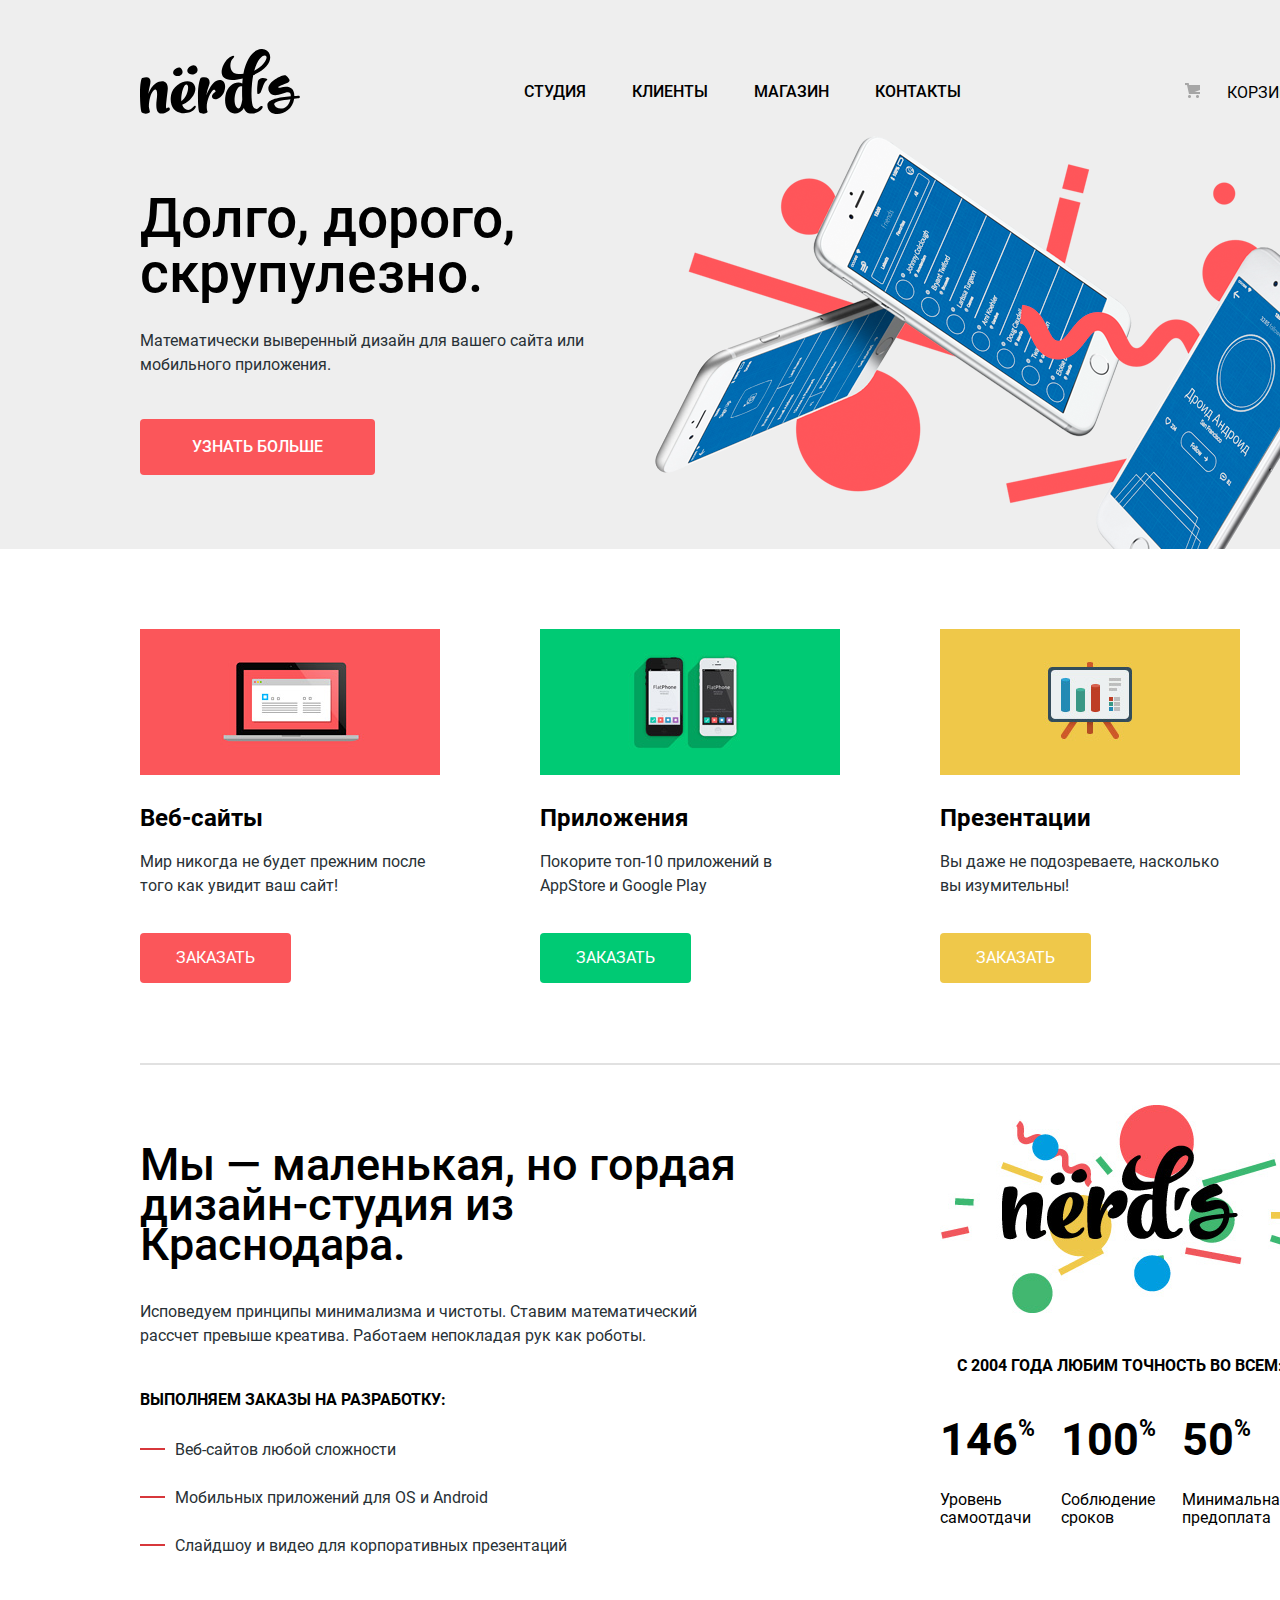
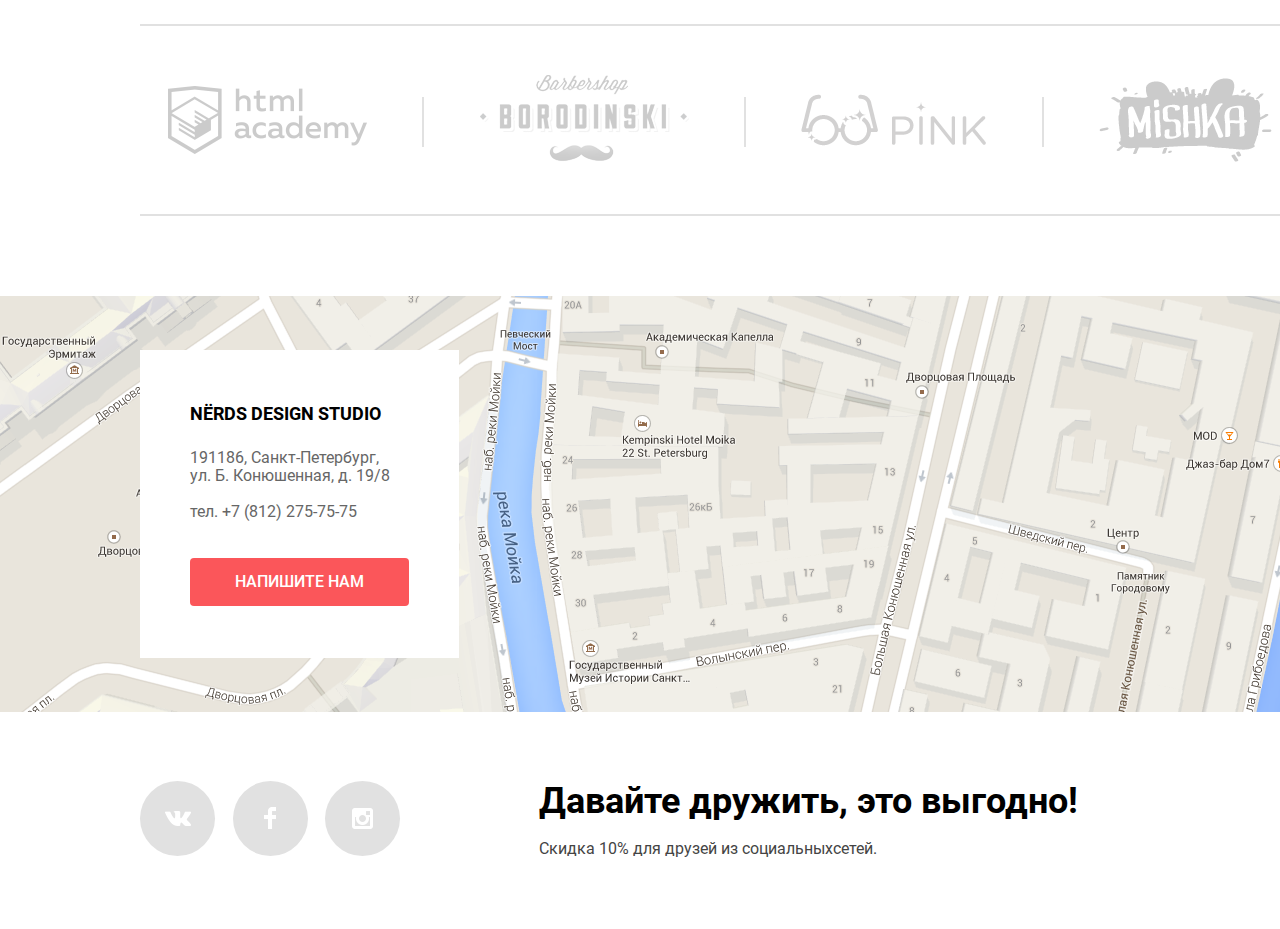
==== commit dc7e50d2: "брррррррррррррр" ====
--- a/index.html
+++ b/index.html
@@ -2,56 +2,55 @@
 <html lang="ru">
 <head>
   <meta charset="utf-8">
-  <link href="https://fonts.googleapis.com/css?family=Roboto:400,500,700&display=swap&subset=cyrillic-ext"
-        rel="stylesheet">
   <link rel="stylesheet" href="css/normalize.css">
   <link rel="stylesheet" href="css/style.css">
   <title>HTML Academy: Нёрдс</title>
 </head>
 <body>
 <header>
-  <div class="head_up">
+  <div class="head-up">
     <a href="index.html"><img src="img/nerds-logo.svg" class="nerds_logo" alt="Nerds" width="160" height="65"></a>
-    <nav class="site_nav">
-      <ul class="nav_list">
-        <li class="nav_item"><a href="">Студия</a></li>
-        <li class="nav_item"><a href="">Клиенты</a></li>
-        <li class="nav_item"><a href="store.html">Магазин</a></li>
-        <li class="nav_item"><a href="">Контакты</a></li>
+    <nav class="site-nav">
+      <ul class="nav-list">
+        <li class="nav-item"><a href="">Студия</a></li>
+        <li class="nav-item"><a href="">Клиенты</a></li>
+        <li class="nav-item"><a href="store.html">Магазин</a></li>
+        <li class="nav-item"><a href="">Контакты</a></li>
       </ul>
     </nav>
     <!--КОРЗИНА<img src="img/basket-icon.png" alt="Корзина" class="basket_ico" width="15" height="15">-->
-    <div class="cart nav_item">
-      <img src="img/basket-icon.png" alt="Корзина" class="basket_ico" width="15" height="15">
-      <a href="" class="cart_ico">Корзина</a>
-    </div>
-  </div>
-  <div class="head_bottom">
-    <ul class="slider_list">
-      <li class="slide1">
-        <div class="slider_text_container">
-          <p class="kontent_header">Долго, дорого, скрупулезно.</p>
-          <p class="kontent_text">Математически выверенный дизайн для вашего
+    <div class="cart nav-item">
+      <a href="" class="cart-ico">Корзина</a>
+    </div>
+  </div>
+  <div class="head-bottom">
+    <ul class="slider-list">
+      <li class="slide">
+        <div class="slider-text-container">
+          <p class="content-text-header">Долго, дорого, скрупулезно.</p>
+          <p class="content-text">Математически выверенный дизайн для вашего
             сайта или мобильного приложения.</p>
-          <a href="" class="slider_red_button">Узнать больше</a>
-        </div>
-        <img src="img/slide-picture.png" alt="Изображение1" width="698" height="413">
-      </li>
-      <li class="slide2 visually-hidden">
-        <div class="slider_text_container2">
-          <p class="kontent_header">Любим математику как никто другой</p>
-          <p class="kontent_text">Никакого креатива, только
+          <a href="">
+            <div class="slider-button button-red">Узнать больше</div>
+          </a>
+        </div>
+        <img src="img/slide-picture.png" alt="Изображение2" width="698" height="413">
+      </li>
+      <li class="slide visually-hidden">
+        <div class="slider-text-container">
+          <p class="content-text-header">Любим математику как никто другой</p>
+          <p class="content-text">Никакого креатива, только
             математические формулы для расчета идеальных пропорций.</p>
-          <a href="" class="slider_red_button">Узнать больше</a>
+          <a href="" class="slider-button button-red">Узнать больше</a>
         </div>
         <img src="img/slide2.png" alt="Изображение2" width="663" height="430">
       </li>
-      <li class="slide3 visually-hidden">
-        <div class="slider_text_container3">
-          <p class="kontent_header">Только ночь, только хардкор</p>
-          <p class="kontent_text">Работать днем, как все?
+      <li class="slide visually-hidden">
+        <div class="slider-text-container">
+          <p class="content-text-header">Только ночь, только хардкор</p>
+          <p class="content-text">Работать днем, как все?
             Мы против этого. Ближе к полуночи работа только начинается.</p>
-          <a href="" class="slider_red_button">Узнать больше</a>
+          <a href="" class="slider-button button-red">Узнать больше</a>
         </div>
         <img src="img/slide3.png" alt="Изображение3" width="759" height="411">
       </li>
@@ -61,29 +60,41 @@
 <main>
   <section class="product">
     <h1 class="visually-hidden">Дизайн-студия Nёrds</h1>
-    <ul class="product_list">
-      <li>
-        <div>
+    <ul class="product-list">
+      <li>
+        <div class="product-item">
           <img src="img/advantage-picture-red.png" alt="ВЕБ-САЙТЫ" width="300" height="146">
           <h2>Веб-сайты</h2>
           <p>Мир никогда не будет прежним после того как увидит ваш сайт!</p>
-          <a href="" class="order_red_button">Заказать</a>
-        </div>
-      </li>
-      <li>
-        <div>
+          <a href="" class="order-red-button">
+            <div class="product-list-button button-red">
+              Заказать
+            </div>
+          </a>
+        </div>
+      </li>
+      <li>
+        <div class="product-item">
           <img src="img/advantage-picture-green.png" alt="ВЕБ-САЙТЫ" width="300" height="146">
           <h2>Приложения</h2>
           <p>Покорите топ-10 приложений в AppStore и Google Play</p>
-          <a href="" class="order_green_button">Заказать</a>
-        </div>
-      </li>
-      <li>
-        <div>
+          <a href="" class="order-green-button">
+            <div class="product-list-button button-green">
+              Заказать
+            </div>
+          </a>
+        </div>
+      </li>
+      <li>
+        <div class="product-item">
           <img src="img/advantage-picture-yellow.png" alt="ВЕБ-САЙТЫ" width="300" height="146">
           <h2>Презентации</h2>
           <p>Вы даже не подозреваете, насколько вы изумительны!</p>
-          <a href="" class="order_yellow_button">Заказать</a>
+          <a href="" class="order-yellow-button">
+            <div class="product-list-button button-yellow">
+              Заказать
+            </div>
+          </a>
         </div>
       </li>
     </ul>
@@ -92,43 +103,40 @@
 
   <!--О КОМПАНИИ (СЛЕВА)-->
   <section class="about">
-    <div class="about_left">
+    <div class="about-left">
       <h2 class="visually-hidden">О компании</h2>
-      <p class="about_header">Мы — маленькая,
+      <p class="about-header">Мы — маленькая,
         но гордая дизайн-студия из Краснодара.</p>
-      <p class="about_kontent_text">Исповедуем принципы минимализма и чистоты.
+      <p class="about-content-text">Исповедуем принципы минимализма и чистоты.
         Ставим математический рассчет превыше креатива.
         Работаем непокладая рук как роботы.</p>
-      <p class="kontent_text_bold">Выполняем заказы на разработку:</p>
+      <p class="content-text-bold">Выполняем заказы на разработку:</p>
       <ul>
         <li>Веб-сайтов любой сложности</li>
         <li>Мобильных приложений для OS и Android</li>
         <li>Слайдшоу и видео для корпоративных презентаций</li>
       </ul>
     </div>
-    <!--О КОМПАНИИ (СПРАВА), КАРТИНКА, СТАТИСТИКА-->
-    <div class="about_right">
+    <div class="about-right">
       <h2 class="visually-hidden">Статистика</h2>
       <img src="img/nerds-picture.png" alt="Nerds" width="360" height="208">
-      <p class="kontent_text_bold_center">с 2004 года Любим точность во всем:</p>
-      <ul class="about_stat">
-        <li><span class="stat_number_bold">146<sup>%</sup></span><br>
+      <p class="content-text-bold-center">с 2004 года Любим точность во всем:</p>
+      <ul class="about-stat">
+        <li><span class="stat-number-bold">146<sup>%</sup></span><br>
           Уровень самоотдачи
         </li>
-        <li><span class="stat_number_bold">100<sup>%</sup></span><br>
+        <li><span class="stat-number-bold">100<sup>%</sup></span><br>
           Соблюдение сроков
         </li>
-        <li><span class="stat_number_bold">50<sup>%</sup></span><br>
+        <li><span class="stat-number-bold">50<sup>%</sup></span><br>
           Минимальная предоплата
         </li>
       </ul>
     </div>
   </section>
-
-  <!--Партнёры (серые лого)-->
-  <div class="logo_partners">
-    <hr class="border">
-    <ul class="partners_list">
+  <div class="section-partners">
+    <hr class="separator">
+    <ul class="partners-list">
       <li>
         <a href="htmlacademy.ru">
           <img src="img/htmlacdemy-logo.png" alt="htmlacademy.ru" width="199" height="68">
@@ -156,58 +164,61 @@
     <hr class="border">
   </div>
 </main>
-<!--Карта фоном + форма для связи-->
 <section class="map">
   <h2 class="visually-hidden">Обратная связь</h2>
-  <div class="adress">
-    <p class="contact_name">Nёrds design studio</p>
-    <P class="contact_adress">191186, Санкт-Петербург,<br>
+  <div class="adres">
+    <p class="contact-name">Nёrds design studio</p>
+    <p class="contact-adres">191186, Санкт-Петербург,<br>
       ул. Б. Конюшенная, д. 19/8
       <br>
       <br>
-      тел. +7 (812) 275-75-75</P>
-    <button type="button" name="scribe" class="contact_red_button">напишите нам</button>
-    <!--ФОРМА ОТПРАВКИ ПИСЬМА-->
-    <div class="visually-hidden">
-      <p>Напишите нам</p>
-      <form action="" type="post">
-        <label for="name">Ваше имя:</label><br>
-        <input type="text" name="your_name" id="name" placeholder="Иван"><br>
-        <label for="mail">Ваш e-mail:</label><br>
-        <input type="text" name="your_mail" id="mail" placeholder="exemple@ya.ru"><br>
-        <label for="message">Текст письма:</label><br>
-        <textarea name="your_message" id="message" cols="" rows=""></textarea><br>
-        <input type="submit" name="get" id="get_btn" value="ОТПРАВИТЬ">
-      </form>
-    </div>
+      тел. +7 (812) 275-75-75</p>
+    <button type="button" name="scribe" class="contact-red-button">напишите нам</button>
+  </div>
+  <div class="post-window visually-hidden">
+    <p>Напишите нам</p>
+    <form action="" type="post" class="post-form">
+      <label for="name">Ваше имя:<br>
+        <input type="text" name="your_name" id="name" placeholder="Имя Фамилия">
+      </label>
+      <label for="mail">Ваш e-mail:<br>
+        <input type="text" name="your_mail" id="mail" placeholder="email@example.com">
+      </label>
+      <label for="message" class="message">Текст письма:<br>
+        <textarea name="your_message" id="message" cols="" rows="" placeholder="В свободной форме"></textarea>
+      </label><br>
+      <input type="submit" name="get" id="get_btn" value="ОТПРАВИТЬ" class="submit-button">
+      <div class="close"></div>
+    </form>
   </div>
 </section>
-
 <!--FOOTER иконки соц.сети-->
 <footer>
-  <div class="footer_kontent">
-  <div class="social">
-    <a href="" class="socisl_link_vk">
-      <div class="social_list">
-        <div class="vk"></div>
-      </div>
-    </a>
-    <a href="" class="social_link_fb">
-      <div class="social_list">
-        <div class="fb"></div>
-      </div>
-    </a>
-    <a href="" class="social_link_instagram">
-      <div class="social_list">
-        <div class="insta"></div>
-      </div>
-    </a>
-  </div>
-  <div class="footer_txt">
-    <p class="footer_txt_header">Давайте дружить, это выгодно!</p>
-    <p class="footer_txt_p">Скидка 10% для друзей из социальныхсетей.</p>
-  </div>
+  <div class="footer-content">
+    <div class="social">
+      <a href="" class="social-link-vk">
+        <div class="social-list">
+          <div class="vk"></div>
+        </div>
+      </a>
+      <a href="" class="social-link-fb">
+        <div class="social-list">
+          <div class="fb"></div>
+        </div>
+      </a>
+      <a href="" class="social-link-instagram">
+        <div class="social-list">
+          <div class="insta"></div>
+        </div>
+      </a>
+    </div>
+    <div class="footer-txt">
+      <p class="footer-txt-header">Давайте дружить, это выгодно!</p>
+      <p class="footer-txt-p">Скидка 10% для друзей из социальныхсетей.</p>
+    </div>
   </div>
 </footer>
+<!--ФОРМА ОТПРАВКИ ПИСЬМА-->
+
 </body>
 </html>
--- a/css/style.css
+++ b/css/style.css
@@ -1,9 +1,39 @@
+/* roboto-regular */
+@font-face {
+  font-family: 'Roboto';
+  font-style: normal;
+  font-weight: 400;
+  src: local('Roboto'), local('Roboto-Regular'),
+  url('../fonts/roboto.woff2') format('woff2'),
+  url('../fonts/roboto.woff') format('woff');
+}
+
+/* roboto-500 */
+@font-face {
+  font-family: 'Roboto';
+  font-style: normal;
+  font-weight: 500;
+  src: local('Roboto Medium'), local('Roboto-Medium'),
+  url('../fonts/robotomedium.woff2') format('woff2'),
+  url('../fonts/robotomedium.woff') format('woff');
+}
+
+/* roboto-700 */
+@font-face {
+  font-family: 'Roboto';
+  font-style: normal;
+  font-weight: 700;
+  src: local('Roboto Bold'), local('Roboto-Bold'),
+  url('../fonts/robotobold.woff2') format('woff2'),
+  url('../fonts/robotobold.woff') format('woff');
+}
 
 body {
+  width: 1440px;
   margin: 0;
-  width: 1440px;
   color: black;
   font-family: Roboto, Arial sans-serif;
+  text-transform: none;
   background: white;
 }
 
@@ -13,246 +43,290 @@
   text-transform: uppercase;
 }
 
-h2 {
+.visually-hidden {
+  position: absolute;
+  clip: rect(0 0 0 0);
+  width: 1px;
+  height: 1px;
+  margin: -1px;
+}
+
+.active-item {
+  padding-bottom: 10px;
+  border-bottom: 2px solid #fb565a;
+}
+
+/* ======HEADER============== */
+
+header {
+  display: flex;
+  flex-direction: column;
+  background: #eeeeee;
+}
+
+.head-up {
+  display: flex;
+  width: 1160px;
+  margin: 49px auto 18px;
+  justify-content: space-between;
+  color: black;
+  background: #eeeeee;
+}
+
+.nav-list {
+  display: inline-flex;
+  justify-content: space-between;
+  width: 438px;
+  padding-left: 0;
+  margin-top: 34px;
+  list-style: none;
   text-transform: uppercase;
-}
-
-header {
-  background: #eeeeee;
-
-}
-
-.head_up {
-  display: flex;
+  font-weight: 500;
+}
+
+.nav-item a:hover, :focus {
+  color: #fb565a;
+}
+
+.nav-item a:active {
+  color: rgba(0, 0, 0, 0.3);
+}
+
+.cart {
+  display: block;
+  width: 115px;
+  text-align: right;
+  margin-top: 34px;
+  line-height: normal;
+  background: url("../img/basket-icon.png") no-repeat left top;
+}
+
+.cart-ico {
+  display: block;
+  margin-top: auto;
+  margin-bottom: auto;
+}
+
+.basket_ico::after {
+  content: '';
+  width: 15px;
+  height: 15px;
+  background: url("../img/basket-icon.png");
+}
+
+/*========SLIDER============*/
+
+.head-bottom {
   width: 1160px;
-  margin: 0 auto;
-  background-color: #eeeeee;
-  font-weight: 500;
-  line-height: 30px;
-  font-size: 16px;
-  color: black;
-}
-
-.nerds_logo {
-  display: inline;
-  margin-top: 49px;
-  margin-right: 202px;
-}
-
-.site_nav {
-  display: inline-flex;
-  margin-top: 49px;
-  margin-right: 245px;
-  align-items: center;
-}
-
-.nav_list {
-  display: inline-flex;
-  margin: 0;
-  padding-left: 0;
-  list-style: none;
-  width: 438px;
-  justify-content: space-between;
-}
-
-.nav_item a {
-  font-weight: 500;
-  line-height: 30px;
-  font-size: 16px;
-  text-transform: uppercase;
-  color: black;
-}
-
-.nav_item a:hover,
-.nav_item a:focus {
-  color: #fb565a;
-}
-
-.nav_item a:active {
-  font-weight: 500;
-  line-height: 30px;
-  font-size: 16px;
-  color: rgba(0, 0, 0, 0.3);
-}
-
-.nav_active {
-  font-weight: 500;
-  line-height: 30px;
-  font-size: 16px;
-  text-transform: uppercase;
-  color: black;
-  border-bottom: 3px #fb565a solid;
-}
-
-.cart {
-  display: flex;
-  justify-content: flex-end;
-  align-items: center;
-  margin-top: 45px;
-  width: 115px;
-}
-
-.basket_ico {
-  margin-right: 15px;
-}
-
-.head_bottom {
-  display: flex;
-  justify-content: flex-start;
-  width: 1160px;
-  min-height: 413px;
   margin-left: auto;
   margin-right: auto;
-  background: #eeeeee;
-}
-
-.slider_text_container {
+  color: black;
+  font-size: 16px;
+  line-height: 24px;
+  font-weight: normal;
+}
+
+.slider-list {
+  list-style: none;
+  padding-left: 0;
+  margin: 0;
+}
+
+.slide {
+  display: flex;
+  flex-direction: row;
+  width: 1160px;
+  min-height: 412px;
+}
+
+.content-text-header {
+  display: flex;
+  min-width: 515px;
+  margin-top: 55px;
+  margin-bottom: 28px;
+  box-sizing: content-box;
+  font-size: 55px;
+  font-weight: 500;
+  line-height: 55px;
+  text-transform: none;
+}
+
+.content-text {
+  margin-bottom: 42px;
+  font-size: 16px;
+  font-weight: normal;
+  text-transform: none;
+  line-height: 24px;
+  color: #283136;
+}
+
+/*КНОПКИ СЛАЙДЕРА*/
+.slider-button {
+  display: inline-block;
+  padding: 19px 52px;
+  border-radius: 4px;
+  color: white;
+  font-size: 16px;
+  line-height: 18px;
+  font-weight: 500;
+}
+
+.button-red {
+  background: #fb565a;
+}
+
+.button-red:hover,
+.button-red:focus {
+  background: #e74246;
+}
+
+.button-red:active {
+  color: rgba(255, 255, 255, 0.3);
+  background: #d7373b;
+}
+
+.slide1 img {
+  margin-right: 31px;
+}
+
+/*PRODUCT*/
+
+.product {
+  width: 1440px;
+  margin-bottom: 40px;
+  margin-top: 80px;
+}
+
+.product-list {
+  display: flex;
+  flex-direction: row;
+  width: 1100px;
+  justify-content: space-between;
+  list-style: none;
+  margin: 0 auto 80px 140px;
+  padding-left: 0;
+}
+
+.product-list li {
+  display: flex;
+  flex-direction: column;
+  width: 300px;
+}
+
+.product-item img {
+  margin-bottom: 26px;
+}
+
+.product-item h2 {
+  margin-bottom: 20px;
+  margin-top: 0;
+  font-size: 24px;
+  font-weight: bold;
+  line-height: 24px;
+  color: black;
+}
+
+.product-item p {
+  margin-bottom: 35px;
+  margin-top: 0;
+  text-transform: none;
+  font-size: 16px;
+  font-weight: normal;
+  line-height: 24px;
+  color: #283136;
+}
+
+.product-list-button {
   display: inline-flex;
-  flex-direction: column;
-  justify-content: start;
-  width: 380px;
-  padding-top: 67px;
-}
-
-.slider_text_container2 {
-  display: flex;
-  width: 515px;
-  padding-top: 67px;
-  padding-bottom: 80px;
-}
-
-.slider_text_container3 {
-  display: flex;
-  width: 408px;
-  padding-bottom: 80px;
-}
-
-.kontent_header {
-  margin: 0 0 28px;
-  font-size: 55px;
-  font-weight: 500;
-  line-height: 55px;
-}
-
-.kontent_text {
-  margin-top: 0;
-  margin-bottom: 42px;
-  width: 361px;
-  color: black;
-  font-size: 16px;
-  line-height: 24px;
-}
-
-.slider_list {
-  margin: 0;
-  padding-left: 0;
+  box-sizing: border-box;
+  min-width: 82px;
+  padding: 16px 36px;
+  border-radius: 4px;
+  color: white;
+}
+
+.product-list-button:active {
+  box-shadow: inset 0 3px 2px -2px rgba(0, 0, 0, 0.2);
+}
+
+.button-green {
+  background: #00ca74;
+}
+
+.button-green:hover,
+.button-green:focus {
+  background: #00bc6c;
+}
+
+.button-green:active {
+  color: rgba(255, 255, 255, 0.3);
+  background: #00aa62;
+}
+
+.button-yellow {
+  background: #efc84a;
+}
+
+.button-yellow:hover,
+.button-yellow:focus {
+  background: #eab534;
+}
+
+.button-yellow:active {
+  color: rgba(255, 255, 255, 0.3);
+  background: #e5a722;
+}
+
+.border {
   width: 1160px;
-  list-style: none;
-}
-
-.slide1 {
-  display: flex;
-  justify-content: space-between;
-}
-
-.slide2 {
-  display: flex;
-}
-
-.slide3 {
-  display: flex;
-}
-
-.slide2 .kontent_text {
-  width: 402px;
-}
-
-.slide1 img {
-  display: inline-flex;
-}
-
-/*PRODUCT*/
-
-.product {
-  display: flex;
-  flex-direction: column;
+  height: 2px;
+  margin: 0 auto;
+  background: #e1e1e1;
+  border-color: white;
+  border-style: none;
+}
+
+/*ABOUT*/
+
+.about {
+  display: flex;
+  justify-content: space-between;
   width: 1160px;
-  min-height: 507px;
-  margin-left: auto;
-  margin-right: auto;
-
-}
-
-.product_list {
-  display: flex;
-  justify-content: space-between;
-  list-style: none;
-  margin-top: 80px;
-  margin-bottom: 80px;
-  padding: 0;
-  width: 1100px;
-}
-
-.product_list p {
-  margin-bottom: 35px;
-  color: black;
-  font-size: 16px;
-  line-height: 24px;
-}
-
-.product_list li {
-  justify-items: start;
-  width: 300px;
-}
-
-.product_list h2 {
-  font-size: 24px;
-  line-height: 30px;
-  font-weight: bold;
-}
-
-.about {
-  display: flex;
-  justify-content: space-between;
-  width: 1160px;
-  min-height: 525px;
   margin-right: auto;
   margin-left: auto;
-}
-
-.about_left {
+  text-transform: none;
+}
+
+.about-left {
   display: flex;
   flex-direction: column;
   align-self: baseline;
   justify-self: flex-start;
   text-align: left;
-  padding-top: 80px;
-}
-
-.about_right {
-  display: flex;
-  width: 360px;
-  justify-self: flex-end;
-  flex-direction: column;
   padding-top: 40px;
 }
 
-.about_right img {
-  display: inline-flex;
-  margin-bottom: 25px;
-}
-
-/* О КОМПАНИИ*/
-
-.about_kontent_text {
+.about-header {
+  width: 650px;
+  font-size: 45px;
+  font-weight: 500;
+  line-height: 40px;
+  text-transform: none;
+  margin: 0 0 35px;
+}
+
+.about-content-text {
   margin-top: 0;
-  margin-bottom: 42px;
+  margin-bottom: 40px;
   width: 616px;
-  color: black;
+  color: #283136;
   font-size: 16px;
   line-height: 24px;
 }
-.kontent_text_bold {
+
+.content-text-bold {
+  margin-top: 0;
+  margin-bottom: 10px;
   color: black;
   font-size: 16px;
   line-height: 24px;
@@ -260,44 +334,68 @@
   text-transform: uppercase;
 }
 
-.about_header {
-  width: 650px;
-  font-size: 45px;
-  font-weight: 500;
-  line-height: 45px;
-  margin: 0 0 35px;
-}
-
-/*О КОМПАНИИ (СПРАВА), КАРТИНКА, СТАТИСТИКА*/
-
-.about_stat {
+.about-left ul {
+  display: flex;
+  flex-direction: column;
+  min-height: 120px;
+  justify-content: space-between;
+  list-style: none;
+  padding-left: 0;
+  font-size: 16px;
+  line-height: 24px;
+  color: #283136;
+}
+
+.about-left li:before {
+  content: "";
+  margin-bottom: 5px;
+  margin-right: 10px;
+  width: 25px;
+  height: 2px;
+  background: #d7373b;
+  display: inline-block;
+}
+
+.about-right {
+  display: flex;
+  width: 360px;
+  justify-self: flex-end;
+  flex-direction: column;
+}
+
+.about-right img {
+  display: inline-flex;
+  margin-bottom: 25px;
+}
+
+.about-stat {
   display: inline-flex;
   padding-left: 0;
   justify-content: space-around;
 }
 
-.about_stat li {
+.about-stat li {
   display: flex;
   list-style: none;
   flex-direction: column;
   margin-right: 26px;
 }
 
-.stat_number_bold {
+.stat-number-bold {
   display: inline-flex;
   font-size: 45px;
   line-height: 10px;
   font-weight: bold;
 }
 
-.stat_number_bold sup {
+.stat-number-bold sup {
   font-size: 23px;
   line-height: 10px;
   font-weight: bold;
   margin-bottom: 27px;
 }
 
-.kontent_text_bold_center {
+.content-text-bold-center {
   color: black;
   font-size: 16px;
   line-height: 24px;
@@ -307,18 +405,18 @@
   margin-bottom: 41px;
 }
 
-/*Партнёры (серые лого)*/
-
-.logo_partners {
+.section-partners {
   display: flex;
   flex-direction: column;
   width: 1160px;
   margin-right: auto;
   margin-left: auto;
   margin-bottom: 80px;
-}
-
-.border {
+  margin-top: 50px;
+  padding-left: 0;
+}
+
+.separator {
   width: 1160px;
   height: 2px;
   background: #e1e1e1;
@@ -327,18 +425,18 @@
   margin: 0;
 }
 
-.partners_list{
+.partners-list {
   display: flex;
   width: 1160px;
   margin-top: 49px;
   margin-bottom: 44px;
   flex-direction: row;
-  justify-content: space-evenly;
+  justify-content: space-around;
   align-content: center;
   padding-left: 0;
 }
 
-.partners_list hr {
+.partners-list hr {
   margin: 0;
   display: inline-flex;
   align-self: center;
@@ -348,55 +446,51 @@
   background: #e1e1e1;
 }
 
-.partners_list li {
+.partners-list li {
   list-style: none;
   display: inline-flex;
   justify-content: space-evenly;
   align-self: center;
 }
 
-.partners_list img {
+.partners-list img {
   vertical-align: center;
   object-fit: contain;
   opacity: 0.2;
-  filter: alpha(opacity=20);
-}
-
-.partners_list img:hover {
+}
+
+.partners-list img:hover {
   object-fit: contain;
   opacity: 1;
-  filter: alpha(opacity=100);
-}
-
-.partners_list img:focus {
+}
+
+.partners-list img:focus {
   object-fit: contain;
   opacity: 1;
-  filter: alpha(opacity=100);
-}
-
-.partners_list img:active {
+}
+
+.partners-list img:active {
   object-fit: contain;
   opacity: 0.1;
-  filter: alpha(opacity=10);
-}
-
-/*Карта фоном + форма для связи*/
-
-.contact_name {
+}
+
+.contact-name {
   font-size: 18px;
-  line-height: 30px;
+  line-height: 20px;
   font-weight: bold;
   text-transform: uppercase;
   margin-top: 0;
-  margin-bottom: 32px;
-}
-
-.contact_adress {
+  margin-bottom: 25px;
+}
+
+.contact-adres {
   font-size: 16px;
   line-height: 18px;
   font-weight: normal;
+  text-transform: none;
   color: #666666;
   margin-top: 0;
+  margin-bottom: 37px;
 }
 
 .map {
@@ -409,7 +503,7 @@
   margin-bottom: 69px;
 }
 
-.adress {
+.adres {
   display: flex;
   flex-direction: column;
   width: 219px;
@@ -420,197 +514,7 @@
   background: white;
 }
 
-/*FOOTER*/
-
-.footer_kontent {
-  display: flex;
-  flex-direction: row;
-  width: 1160px;
-  margin-left: auto;
-  margin-right: auto;
-  align-items: start;
-}
-
-.social {
-  display: flex;
-  margin-right: 139px;
-  width: 260px;
-  min-height: 148px;
-  justify-content: space-between;
-}
-
-.social_list {
-  width: 75px;
-  height: 75px;
-  background-color: #e1e1e1;
-  border-radius: 50%;
-}
-
-.social_list:hover,
-.social_list:focus {
-  background-color: #e74246;
-}
-
-.social_list:active {
-  background-color: #d7373b;
-}
-
-.fb {
-  width: 75px;
-  height: 75px;
-  background: url("../img/fb-icon.PNG") no-repeat center;
-}
-
-.fb:active {
-  opacity: 0.3;
-}
-
-.vk {
-  width: 75px;
-  height: 75px;
-  background-image: url("../img/vk-icon.png");
-  background-repeat: no-repeat;
-  background-position: center;
-}
-
-.vk:active {
-  opacity: 0.3;
-}
-
-.insta {
-  width: 75px;
-  height: 75px;
-  background-image: url("../img/fb-icon.PNG");
-  background-repeat: no-repeat;
-  background-position: center;
-}
-
-.insta:active {
-  opacity: 0.3;
-}
-
-.footer_txt_header {
-  font-size: 36px;
-  font-weight: bold;
-  margin-bottom: 12px;
-  margin-top: 9px;
-}
-
-.footer_txt_p {
-  font-size: 16px;
-  line-height: 22px;
-  font-weight: normal;
-  color: #444444;
-}
-
-/*========================
-|        КНОПКИ          |
-|=========================
-*/
-/*Слайдер КНОПКА1*/
-.slider_red_button {
-  width: 132px;
-  color: white;
-  font-size: 16px;
-  font-weight: 500;
-  line-height: 18px;
-  background-color: #fb565a;
-  padding: 15px 55px;
-  border-radius: 4px;
-  margin: 0;
-  outline: none;
-  text-decoration: none; /* убирать подчёркивание у ссылок */
-  user-select: none;
-}
-
-.slider_red_button:hover,
-.slider_red_button:focus {
-  background-color: #e74246;
-}
-
-/*Заказать красная1*/
-.order_red_button {
-  display: inline-block;
-  color: white;
-  font-size: 16px;
-  font-weight: 500;
-  line-height: 18px;
-  background-color: #fb565a;
-  padding: 15px 37px;
-  border-radius: 4px;
-  margin: 0;
-  outline: none;
-  text-decoration: none;
-  user-select: none;
-}
-
-.order_red_button:hover,
-.order_red_button:focus {
-  background-color: #e74246;
-}
-
-.order_red_button:active {
-  color: rgba(255, 255, 255, 0.3);
-  background-color: #d7373b;
-}
-
-/*Заказать зелёная1*/
-
-.order_green_button {
-  display: inline-block;
-  color: white;
-  font-size: 16px;
-  font-weight: 500;
-  line-height: 18px;
-  background-color: #00ca74;
-  padding: 15px 37px;
-  border-radius: 4px;
-  margin: 0;
-  outline: none;
-  text-decoration: none;
-  user-select: none;
-}
-
-.order_green_button:hover,
-.order_green_button:focus {
-  background-color: #00bc6c;
-}
-
-.order_green_button:active {
-  color: rgba(255, 255, 255, 0.3);
-  background-color: #00aa62;
-}
-
-/*Заказать жёлтая1*/
-
-.order_yellow_button {
-  color: white;
-  font-size: 16px;
-  font-weight: 500;
-  line-height: 18px;
-  background-color: #efc84a;
-  padding: 15px 37px;
-  border-radius: 4px;
-  margin: 0;
-  outline: none;
-  text-decoration: none;
-  user-select: none;
-  display: inline-block;
-}
-
-.order_yellow_button:hover,
-.order_yellow_button:focus {
-  background-color: #eab534;
-}
-
-.order_yellow_button:active {
-  color: rgba(255, 255, 255, 0.3);
-  background-color: #e5a722;
-}
-
-/*Кнопка НАПИШИТЕ НАМ*/
-
-.contact_red_button {
+.contact-red-button {
   color: white;
   font-size: 16px;
   font-weight: 500;
@@ -627,71 +531,239 @@
   display: inline-block;
 }
 
-.contact_red_button:hover,
-.contact_red_button:focus {
+.contact-red-button:hover,
+.contact-red-button:focus {
   background-color: #e74246;
 }
 
-.contact_red_button:active {
+.contact-red-button:active {
   color: rgba(255, 255, 255, 0.3);
   background-color: #e74246;
 }
 
-/*=========================================================
-=========STORE===========================================*/
-
-/*Кнопка ЦЕНА*/
-
-.kvast,
-.aplus,
-.mishka,
-.barber,
-.pinkapp,
-.sedona {
-  width: 200px;
+.footer-content {
+  display: flex;
+  flex-direction: row;
+  width: 1160px;
+  margin-left: auto;
+  margin-right: auto;
+  align-items: start;
+}
+
+.social {
+  display: flex;
+  margin-right: 139px;
+  width: 260px;
+  min-height: 148px;
+  justify-content: space-between;
+}
+
+.social-list {
+  width: 75px;
+  height: 75px;
+  background-color: #e1e1e1;
+  border-radius: 50%;
+}
+
+.social-list:hover,
+.social-list:focus {
+  background-color: #e74246;
+}
+
+.social-list:active {
+  background-color: #d7373b;
+}
+
+.fb {
+  width: 75px;
+  height: 75px;
+  background: url("../img/fb-icon.png") no-repeat center;
+}
+
+.fb:active {
+  opacity: 0.3;
+}
+
+.vk {
+  width: 75px;
+  height: 75px;
+  background-image: url("../img/vk-icon.png");
+  background-repeat: no-repeat;
+  background-position: center;
+}
+
+.vk:active {
+  opacity: 0.3;
+}
+
+.insta {
+  width: 75px;
+  height: 75px;
+  background-image: url("../img/insta-icon.png");
+  background-repeat: no-repeat;
+  background-position: center;
+}
+
+.insta:active {
+  opacity: 0.3;
+}
+
+.footer-txt-header {
+  font-size: 36px;
+  font-weight: bold;
+  text-transform: none;
+  margin-bottom: 12px;
+  margin-top: 0;
+}
+
+.footer-txt-p {
+  font-size: 16px;
+  text-transform: none;
+  line-height: 22px;
+  font-weight: normal;
+  color: #444444;
+}
+
+.post-window {
+  display: flex;
+  flex-direction: column;
+  box-sizing: border-box;
+  position: relative;
+  top: -150px;
+  left: -300px;
+  width: 960px;
+  height: 590px;
+  background: white;
+  box-shadow: 0 15px 35px rgba(0, 0, 0, 0.5);
+  margin: 0 auto;
+  margin-bottom: 200px;
+  padding: 70px 100px 85px 100px;
+}
+
+.post-window p {
+  margin: 0;
+  margin-bottom: 40px;
+  font-size: 45px;
+  line-height: 45px;
+  color: black;
+  text-transform: none;
+  font-weight: 500;
+}
+
+.post-form {
+  display: flex;
+  justify-content: space-between;
+  width: 100%;
+  flex-direction: row;
+  flex-wrap: wrap;
+}
+
+.post-form label {
+  font-size: 16px;
+  line-height: 16px;
+  font-weight: 500;
+  text-transform: none;
+}
+
+.post-form input[type=text] {
+  margin-top: 12px;
+  padding: 0 0 0 15px;
+  width: 345px;
   height: 50px;
+  border: 2px solid #d7dcde;
+  border-radius: 3px;
+  color: black;
+}
+
+.post-form input::-webkit-input-placeholder,
+.post-form textarea::-webkit-input-placeholder {
+  color: rgba(68, 68, 68, 0.5);
+}
+
+.post-form input:hover::-webkit-input-placeholder,
+.post-form textarea:hover::-webkit-input-placeholder {
+  color: #b4b9bb;
+}
+
+.post-form input:focus::-webkit-input-placeholder,
+.post-form textarea:focus::-webkit-input-placeholder,
+.post-form input:active::-webkit-input-placeholder,
+.post-form textarea:active::-webkit-input-placeholder {
+  color: #444444;
+}
+
+.post-form input:hover,
+.post-form textarea:hover {
+  border: 2px solid #b4b9bb;
+}
+
+.post-form input:focus,
+.post-form input:active,
+.post-form textarea:focus,
+.post-form textarea:active {
+  border: 2px solid black;
+}
+
+.post-form textarea {
+  margin-top: 12px;
+  padding: 14px 15px;
+  width: 725px;
+  height: 90px;
+  border: 2px solid #d7dcde;
+  border-radius: 3px;
+  color: black;
+}
+
+.message {
+  margin-top: 30px;
+}
+
+.post-form input[type=submit] {
+  margin-top: 47px;
+  width: 260px;
+  height: 50px;
+  background: #fb565a;
+  border: none;
+  border-radius: 4px;
   color: white;
-  font-size: 16px;
-  font-weight: 500;
-  line-height: 18px;
+}
+
+.close {
+  position: absolute;
+  right: 92px;
+  top: 75px;
+  width: 21px;
+  height: 21px;
+  opacity: 0.3;
+}
+
+.close:hover {
+  opacity: 1;
+}
+
+.close:before, .close:after {
+  position: absolute;
+  left: 9px;
+  content: ' ';
+  height: 25px;
+  width: 4px;
   background-color: #fb565a;
-  border-radius: 4px;
-  border: 0;
-  margin: 0;
-  outline: none;
-  text-decoration: none;
-  user-select: none;
-  display: inline-block;
-}
-
-.kvast:hover,
-.aplus:hover,
-.mishka:hover,
-.barber:hover,
-.pinkapp:hover,
-.sedona:hover,
-.kvast:focus,
-.aplus:focus,
-.mishka:focus,
-.barber:focus,
-.pinkapp:focus,
-.sedona:focus {
-  background-color: #e74246;
-}
-
-.kvast:active,
-.aplus:active,
-.mishka:active,
-.barber:active,
-.pinkapp:active,
-.sedona:active {
-  color: rgba(255, 255, 255, 0.3);
-  background-color: #e74246;
-}
-
-/*СТРАНИЦА МАГАЗИНА*/
-
-.content_store {
+}
+
+.close:before {
+  transform: rotate(45deg);
+}
+
+.close:after {
+  transform: rotate(-45deg);
+}
+
+/*==========================================================
+======================STORE=================================
+============================================================
+*/
+
+.content-store {
   display: flex;
   width: 1160px;
   margin-right: auto;
@@ -706,13 +778,13 @@
   margin-right: 140px;
 }
 
-.presets_txt {
+.presets-txt {
   text-align: center;
   background-color: #eeeeee;
   margin-bottom: 63px;
 }
 
-.presets_txt h1 {
+.presets-txt h1 {
   font-weight: 500;
   font-size: 55px;
   line-height: 55px;
@@ -721,9 +793,58 @@
   margin: 0;
 }
 
-.coast_header {
+.block-coast-scroll {
+  display: flex;
+  width: 261px;
+  min-height: 81px;
+  justify-content: center;
+  justify-items: center;
+  margin-bottom: 13px;
+  background: #eeeeee;
+}
+
+.block-coast-num {
+  display: flex;
+  justify-content: space-between;
+  margin-bottom: 62px;
+}
+
+.coast-txt {
+  font-size: 16px;
+  line-height: 22px;
+  text-transform: uppercase;
+  color: #283136;
+}
+
+.coast-header {
   margin-top: 0;
   margin-bottom: 56px;
+}
+
+.grid {
+  margin: 0;
+  margin-bottom: 21px;
+}
+
+.grid-radio {
+  display: flex;
+  flex-direction: column;
+  min-height: 105px;
+  justify-content: space-between;
+  margin-bottom: 51px;
+}
+
+.features {
+  margin: 0;
+  margin-bottom: 22px;
+}
+
+.features-chekbox {
+  display: flex;
+  flex-direction: column;
+  min-height: 185px;
+  margin-bottom: 48px;
+  justify-content: space-between;
 }
 
 .parametrs p {
@@ -740,28 +861,44 @@
   color: #283136;
 }
 
-.product_prev {
+.product-prev {
   display: flex;
   width: 760px;
   flex-direction: column;
 }
 
-.product_info {
+.product-info {
   display: flex;
   width: 760px;
   justify-content: space-between;
   flex-wrap: wrap;
 }
 
-.product_item {
+.product-store-item {
   display: flex;
   width: 360px;
   min-height: 576px;
   margin-bottom: 33px;
   flex-direction: column;
-}
-
-.prod_name {
+  position: relative;
+}
+
+.hidden-prod-inf {
+  display: flex;
+  flex-direction: column;
+  box-sizing: border-box;
+  align-content: center;
+  position: absolute;
+  right: 0;
+  bottom: 0;
+  width: 360px;
+  min-height: 231px;
+  text-align: center;
+  padding: 17px 80px 43px 80px;
+  background: #eeeeee;
+}
+
+.prod-name {
   font-size: 18px;
   line-height: 30px;
   font-weight: bold;
@@ -769,23 +906,43 @@
   text-align: center;
 }
 
-.prod_description {
+/*=======================================================================================================================================*/
+.prod-description {
   font-size: 16px;
   line-height: 18px;
   text-align: center;
   color: #666666;
-}
-
-.browser_img {
+  margin-bottom: 30px;
+}
+
+.browser-img {
   opacity: 0.3;
 }
 
-.browser_img:hover,
-.browser_img:focus {
+.browser-img:hover,
+.browser-img:focus {
   opacity: 1;
 }
 
-.search_bttn {
+.store-buy-button {
+  width: 200px;
+  min-height: 50px;
+  border: none;
+  border-radius: 5px;
+  background: #fb565a;
+  color: white;
+}
+
+.store-buy-button:hover,
+.store-buy-button:focus {
+  background: #e74246;
+}
+
+.store-buy-button:active {
+  background: #d7373b;
+}
+
+.search-bttn {
   width: 260px;
   height: 50px;
   background: #eeeeee;
@@ -797,8 +954,8 @@
   border-radius: 3px;
 }
 
-.search_bttn:hover,
-.search_bttn:focus {
+.search-bttn:hover,
+.search-bttn:focus {
   width: 260px;
   height: 50px;
   background: #dfdfdf;
@@ -810,7 +967,7 @@
   border-radius: 3px;
 }
 
-.search_bttn:active {
+.search-bttn:active {
   width: 260px;
   height: 50px;
   background: #d5d5d5;
@@ -823,7 +980,7 @@
   border-radius: 3px;
 }
 
-.sort_txt p {
+.sort-txt p {
   font-weight: bold;
   font-size: 18px;
   line-height: 18px;
@@ -831,7 +988,7 @@
   margin: 0;
 }
 
-.sort_no_active {
+.sort-no-active {
   opacity: 0.3;
 }
 
@@ -843,14 +1000,14 @@
   margin-bottom: 60px;
 }
 
-.sort_form {
+.sort-form {
   display: flex;
   flex-direction: row;
   justify-content: space-between;
   width: 360px;
 }
 
-.sort_form a {
+.sort-form a {
   text-decoration: none;
   font-size: 14px;
   font-weight: normal;
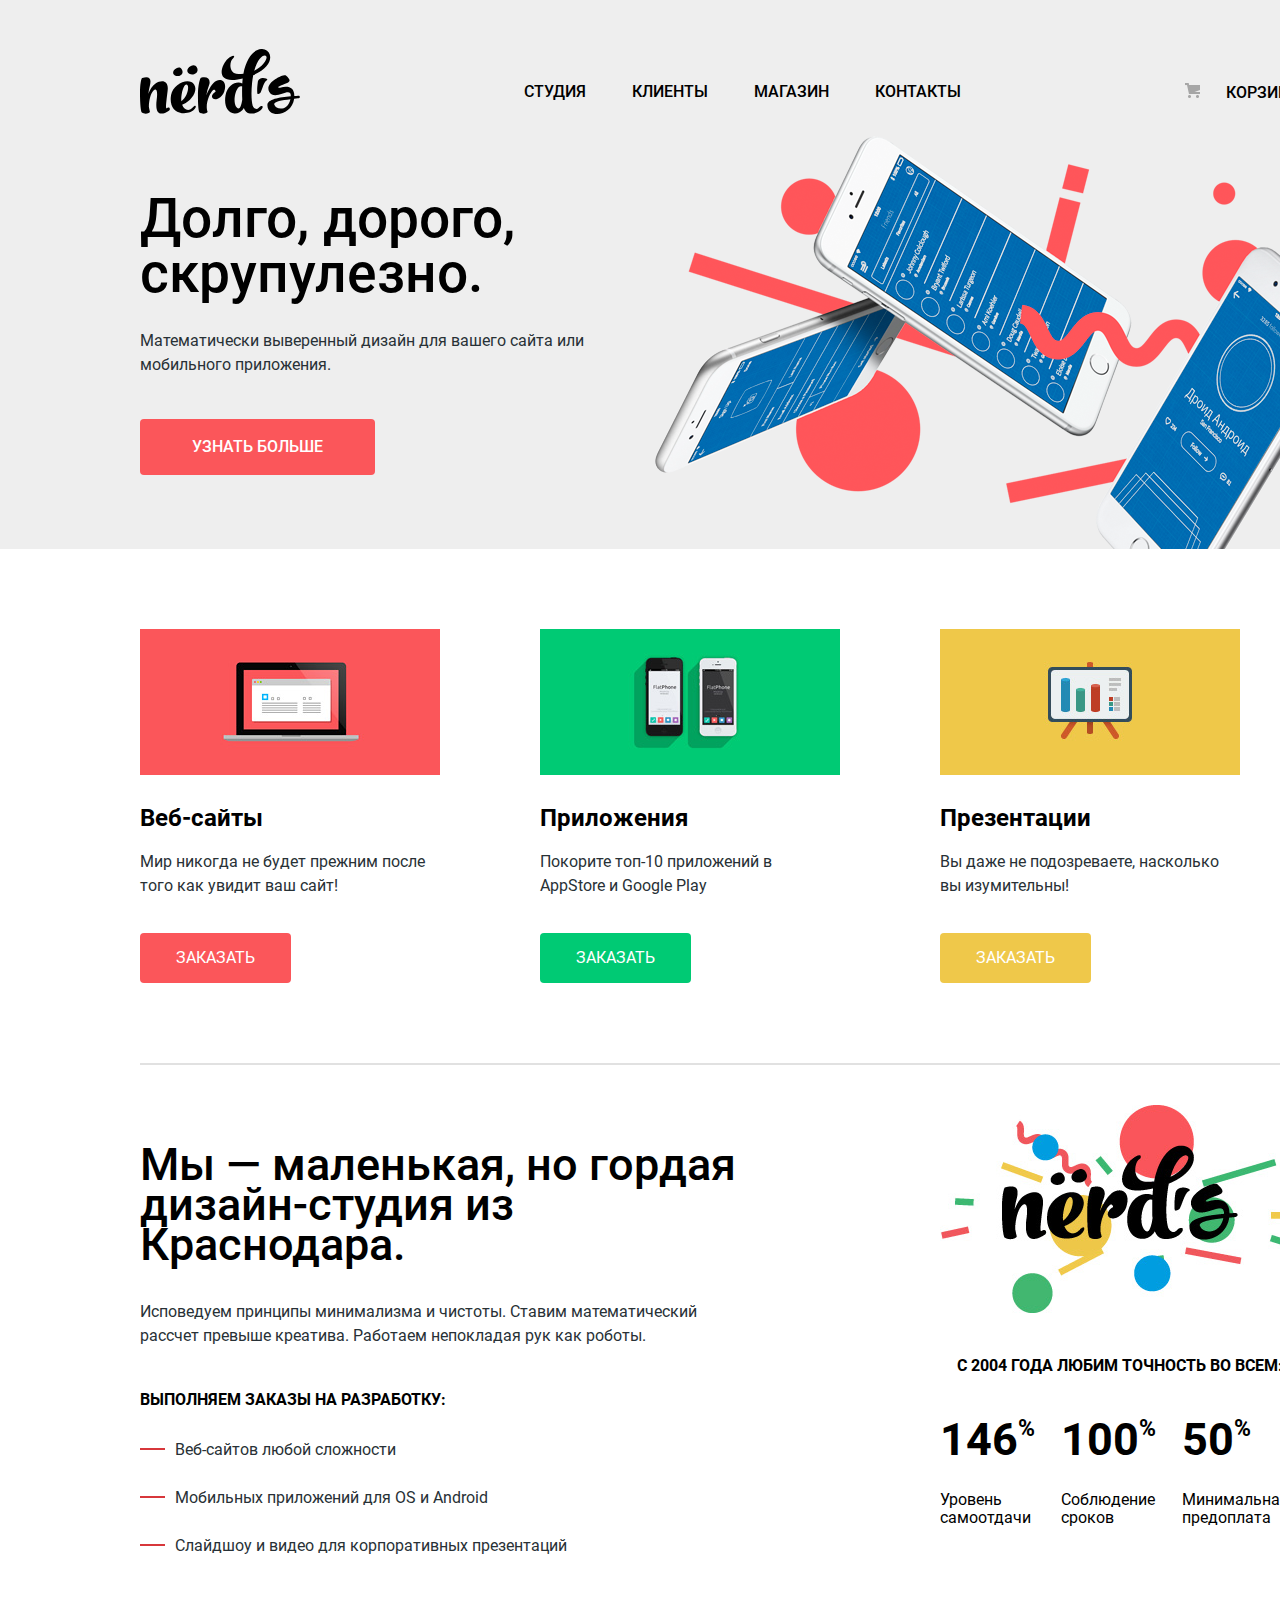
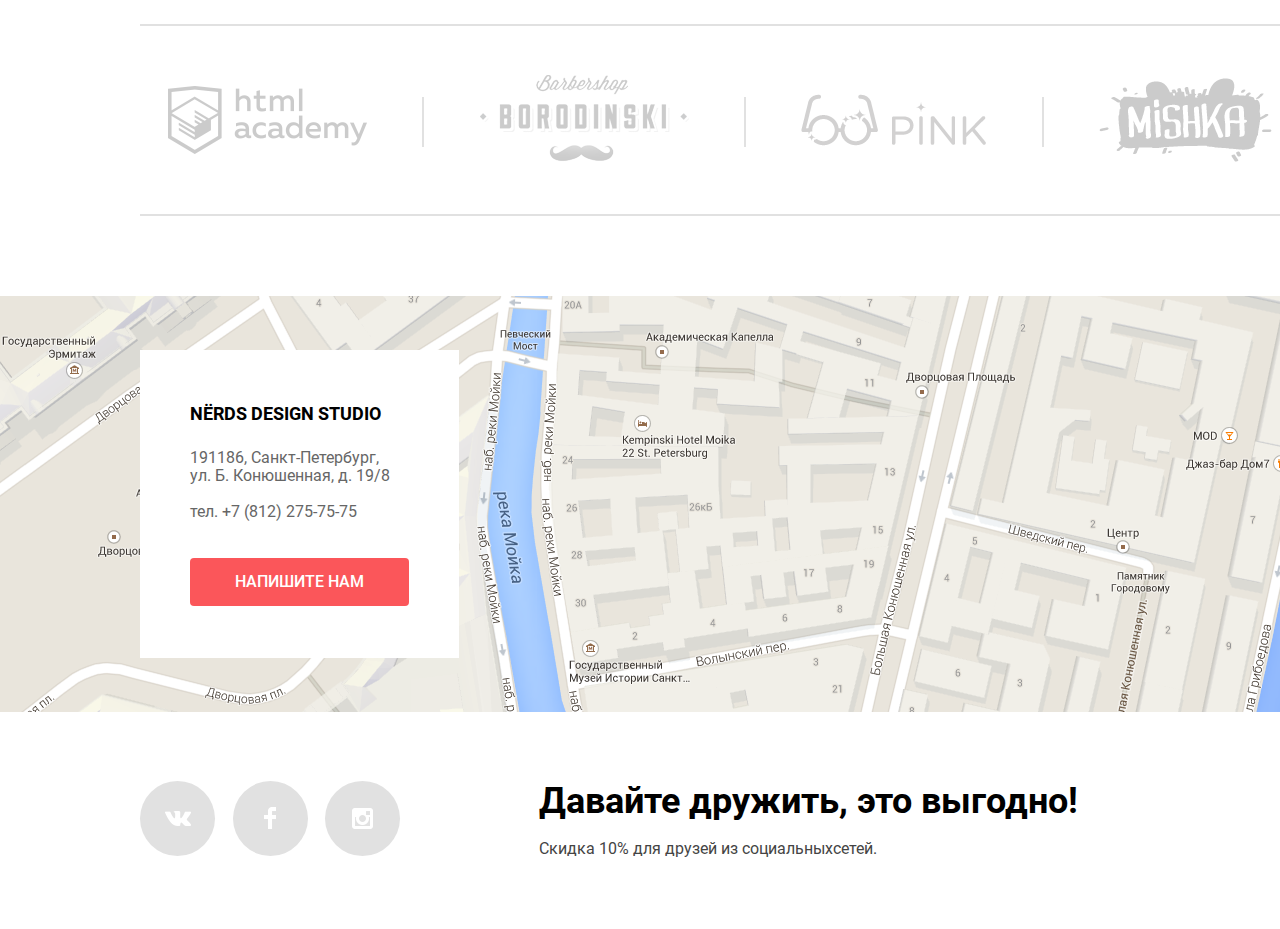
==== commit 461e5400: "7" ====
--- a/index.html
+++ b/index.html
@@ -18,7 +18,6 @@
         <li class="nav-item"><a href="">Контакты</a></li>
       </ul>
     </nav>
-    <!--КОРЗИНА<img src="img/basket-icon.png" alt="Корзина" class="basket_ico" width="15" height="15">-->
     <div class="cart nav-item">
       <a href="" class="cart-ico">Корзина</a>
     </div>
--- a/css/style.css
+++ b/css/style.css
@@ -105,6 +105,7 @@
   display: block;
   margin-top: auto;
   margin-bottom: auto;
+  font-weight: 500;
 }
 
 .basket_ico::after {
@@ -821,11 +822,49 @@
   margin-bottom: 56px;
 }
 
+.coast-min-max {
+  width: 80px;
+  height: 38px;
+  border: none;
+  background: #eeeeee;
+}
+
+.coast-min-max::-webkit-input-placeholder {
+  color: black;
+  text-align: center;
+}
+
 .grid {
   margin: 0;
   margin-bottom: 21px;
 }
 
+.grid-radio input[type=radio] {
+  display: none;
+}
+
+.grid-radio label {
+  opacity: 0.4;
+}
+
+.grid-radio label:hover {
+  opacity: 1;
+}
+
+input[type=radio] + label span {
+  display:inline-block;
+  width:25px;
+  height:25px;
+  margin:-1px 10px 0 0;
+  vertical-align:middle;
+  background:url(../img/radio-off.svg) left top no-repeat;
+  cursor:pointer;
+}
+
+input[type=radio]:checked + label span {
+  background: url(../img/radio-on.svg) left no-repeat;
+}
+
 .grid-radio {
   display: flex;
   flex-direction: column;
@@ -846,6 +885,33 @@
   margin-bottom: 48px;
   justify-content: space-between;
 }
+
+.features-chekbox input[type=checkbox] {
+  display: none;
+}
+
+.features-chekbox label {
+  opacity: 0.4;
+}
+
+.features-chekbox label:hover {
+  opacity: 1;
+}
+
+input[type=checkbox] + label span {
+  display:inline-block;
+  width:25px;
+  height:25px;
+  margin:-1px 10px 0 0;
+  vertical-align:middle;
+  background:url(../img/checkbox-off.svg) left top no-repeat;
+  cursor:pointer;
+}
+
+input[type=checkbox]:checked + label span {
+  background: url(../img/checkbox-on.svg) left no-repeat;
+}
+
 
 .parametrs p {
   font-weight: bold;
@@ -906,6 +972,15 @@
   text-align: center;
 }
 
+.prod-name:hover,
+.prod-name:focus {
+  color: #fb565a;
+}
+
+.prod-name:active {
+  color: rgba(0, 0, 0, 0.3);
+}
+
 /*=======================================================================================================================================*/
 .prod-description {
   font-size: 16px;
@@ -988,10 +1063,6 @@
   margin: 0;
 }
 
-.sort-no-active {
-  opacity: 0.3;
-}
-
 .sort {
   display: flex;
   flex-direction: row;
@@ -1013,6 +1084,36 @@
   font-weight: normal;
   line-height: 18px;
   color: black;
+}
+
+.sort-result {
+  opacity: 0.3;
+}
+
+.sort-result:hover,
+.sort-result:focus {
+  opacity: 0.6;
+}
+
+.sort-result:active {
+  opacity: 1;
+}
+
+.sort-active {
+  opacity: 1;
+}
+
+.icon-down {
+  width: 11px;
+  height: 10px;
+  background: url("../img/icon-up-dir.svg");
+  transform: rotate(180deg);
+}
+
+.icon-up {
+  width: 11px;
+  height: 10px;
+  background: url("../img/icon-up-dir.svg");
 }
 
 .visually-hidden {
